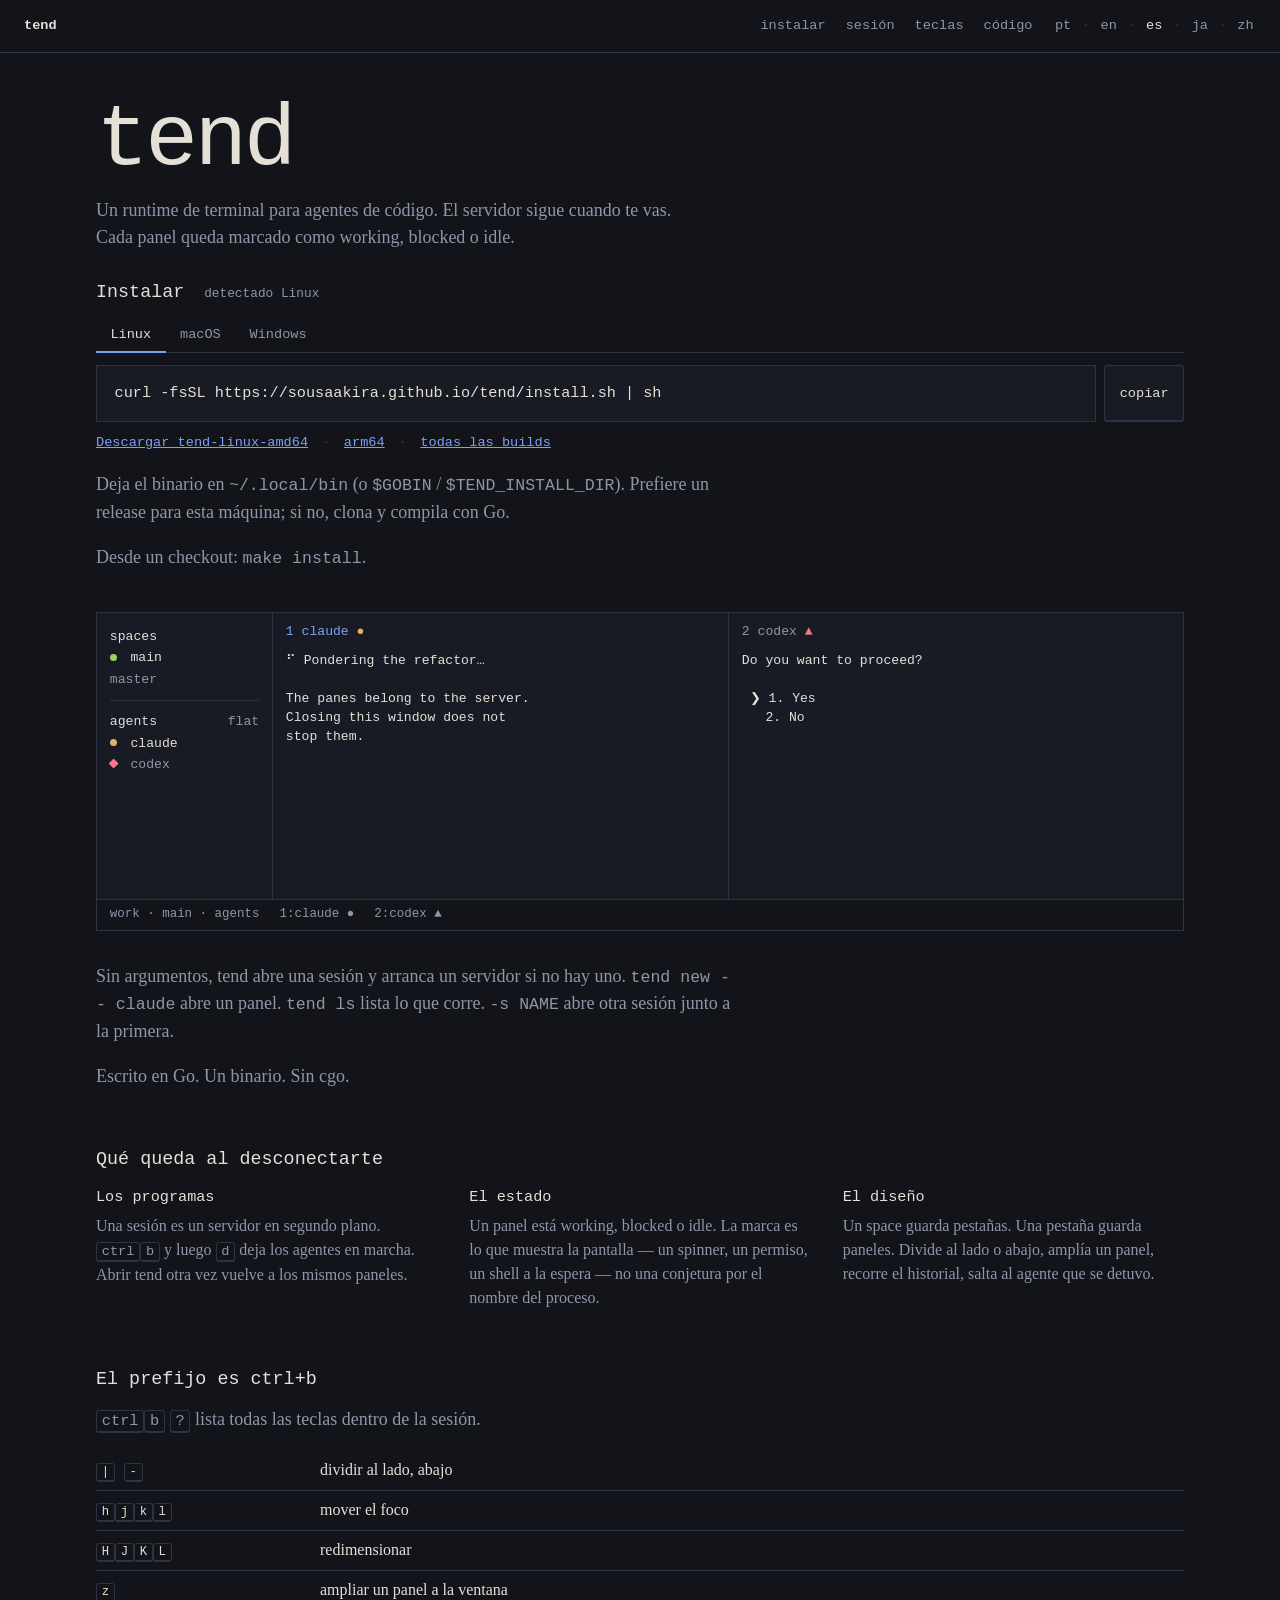
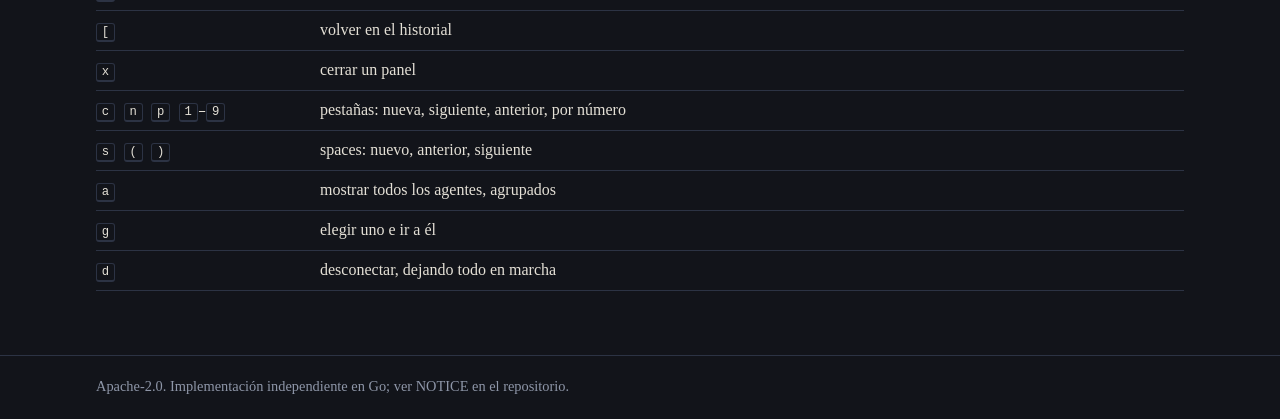
==== es/index.html @ f19bde5d "docs: put install first, pick language and OS, add Mandarin The download sat below the fold. The pag" ====
<!DOCTYPE html>
<html lang="es" data-locale="es">
<head>
  <meta charset="utf-8">
  <meta name="viewport" content="width=device-width, initial-scale=1">
  <title>tend — runtime de terminal para agentes de código</title>
  <meta name="description" content="tend mantiene los terminales de los agentes tras desconectarte, y marca cada panel como working, blocked o idle.">
  <link rel="alternate" hreflang="en" href="https://sousaakira.github.io/tend/">
  <link rel="alternate" hreflang="pt-BR" href="https://sousaakira.github.io/tend/pt/">
  <link rel="alternate" hreflang="es" href="https://sousaakira.github.io/tend/es/">
  <link rel="alternate" hreflang="ja" href="https://sousaakira.github.io/tend/ja/">
  <link rel="alternate" hreflang="zh-CN" href="https://sousaakira.github.io/tend/zh/">
  <link rel="alternate" hreflang="zh" href="https://sousaakira.github.io/tend/zh/">
  <link rel="alternate" hreflang="x-default" href="https://sousaakira.github.io/tend/">
  <link rel="stylesheet" href="../site.css">
  <script>(function(){
  if (location.protocol === 'file:') return;
  var KEY = 'tend-lang';
  var ok = {en:1, pt:1, es:1, ja:1, zh:1};
  var path = location.pathname;
  var cur = 'en';
  var m = path.match(/\/(pt|es|ja|zh)(?:\/index\.html|\/)?$/);
  if (m) cur = m[1];
  var stored = null;
  try { stored = localStorage.getItem(KEY); } catch (e) {}
  function fromBrowser() {
    var list = navigator.languages || [navigator.language || navigator.userLanguage || ''];
    for (var i = 0; i < list.length; i++) {
      var c = String(list[i] || '').toLowerCase();
      if (c.indexOf('pt') === 0) return 'pt';
      if (c.indexOf('es') === 0) return 'es';
      if (c.indexOf('ja') === 0) return 'ja';
      if (c.indexOf('zh') === 0) return 'zh';
    }
    return 'en';
  }
  var want = (stored && ok[stored]) ? stored : fromBrowser();
  if (want !== cur && (stored || cur === 'en')) {
    var root = path.replace(/index\.html$/, '');
    root = root.replace(/\/(pt|es|ja|zh)\/?$/, '/');
    if (root.slice(-1) !== '/') root += '/';
    location.replace(want === 'en' ? root : root + want + '/');
    return;
  }
  if (!stored) {
    try { localStorage.setItem(KEY, cur); } catch (e) {}
  }
})();</script>
</head>
<body>
  <header class="bar">
    <a class="mark" href="#top">tend</a>
    <nav>
      <a href="#install">instalar</a>
      <a href="#session">sesión</a>
      <a href="#keys">teclas</a>
      <a href="https://github.com/sousaakira/tend">código</a>
      <span class="langs"><a href="../pt/" data-lang="pt">pt</a> · <a href="../" data-lang="en">en</a> · <a href="./" data-lang="es" aria-current="page">es</a> · <a href="../ja/" data-lang="ja">ja</a> · <a href="../zh/" data-lang="zh">zh</a></span>
    </nav>
  </header>

  <main id="top">
    <section class="lead">
      <h1>tend</h1>
      <p class="deck">Un runtime de terminal para agentes de código. El servidor sigue cuando te vas. Cada panel queda marcado como working, blocked o idle.</p>
    </section>

    <section id="install"
      data-copy="copiar"
      data-copied="copiado"
      data-detected-linux="detectado Linux"
      data-detected-macos="detectado macOS"
      data-detected-windows="detectado Windows"
      data-download="Descargar">
      <h2>Instalar <span class="os-detected" id="os-detected" hidden></span></h2>
      <div class="os-tabs" role="tablist" aria-label="Sistema operativo">
        <button type="button" role="tab" id="tab-linux" data-os="linux" aria-selected="true" aria-controls="panel-unix">Linux</button>
        <button type="button" role="tab" id="tab-darwin" data-os="darwin" aria-selected="false" aria-controls="panel-unix">macOS</button>
        <button type="button" role="tab" id="tab-windows" data-os="windows" aria-selected="false" aria-controls="panel-windows">Windows</button>
      </div>
      <div id="panel-unix" class="install-panel" role="tabpanel" data-panel="unix">
        <div class="cmd-wrap">
          <pre class="cmd" id="install-cmd">curl -fsSL https://sousaakira.github.io/tend/install.sh | sh</pre>
          <button type="button" class="copy" data-copy="curl -fsSL https://sousaakira.github.io/tend/install.sh | sh" data-label="copiar" data-done="copiado">copiar</button>
        </div>
        <p class="install-dl">
          <a id="bin-link" href="https://github.com/sousaakira/tend/releases/latest/download/tend-linux-amd64">Descargar tend-linux-amd64</a>
          <span class="sep">·</span>
          <a id="bin-alt" href="https://github.com/sousaakira/tend/releases/latest/download/tend-linux-arm64">arm64</a>
          <span class="sep">·</span>
          <a href="https://github.com/sousaakira/tend/releases/latest">todas las builds</a>
        </p>
        <p>Deja el binario en <code>~/.local/bin</code> (o <code>$GOBIN</code> / <code>$TEND_INSTALL_DIR</code>). Prefiere un release para esta máquina; si no, clona y compila con Go.</p>
        <p class="note">Desde un checkout: <code>make install</code>.</p>
      </div>
      <div id="panel-windows" class="install-panel" role="tabpanel" data-panel="windows" hidden>
        <p>tend es solo Linux y macOS. No hay binario para Windows.</p>
        <p>En Windows, ejecuta el instalador Linux en WSL, o clona y <code>make install</code> en una máquina Unix.</p>
      </div>
    </section>

    <section id="session" class="stage" aria-label="Una sesión de tend">
      <div class="frame">
        <aside class="side">
          <p class="side-h">spaces</p>
          <p class="row on"><span class="dot"></span> main</p>
          <p class="row dim">master</p>
          <p class="rule" aria-hidden="true"></p>
          <p class="side-h">agents <span>flat</span></p>
          <p class="row on"><span class="dot work"></span> claude</p>
          <p class="row"><span class="dot block"></span> codex</p>
        </aside>
        <div class="panes">
          <article class="pane focus">
            <header><span class="id">1</span> claude <span class="st work" title="working">●</span></header>
            <pre>⠋ Pondering the refactor…

The panes belong to the server.
Closing this window does not
stop them.</pre>
          </article>
          <article class="pane">
            <header><span class="id">2</span> codex <span class="st block" title="blocked">▲</span></header>
            <pre>Do you want to proceed?

 ❯ 1. Yes
   2. No</pre>
          </article>
        </div>
      </div>
      <p class="status"><span>work · main · agents</span><span>1:claude ●</span><span>2:codex ▲</span></p>
    </section>

    <section class="usage">
      <p>Sin argumentos, tend abre una sesión y arranca un servidor si no hay uno. <code>tend new -- claude</code> abre un panel. <code>tend ls</code> lista lo que corre. <code>-s NAME</code> abre otra sesión junto a la primera.</p>
      <p>Escrito en Go. Un binario. Sin cgo.</p>
    </section>

    <section class="facts">
      <h2>Qué queda al desconectarte</h2>
      <dl>
        <div>
          <dt>Los programas</dt>
          <dd>Una sesión es un servidor en segundo plano. <kbd>ctrl</kbd><kbd>b</kbd> y luego <kbd>d</kbd> deja los agentes en marcha. Abrir tend otra vez vuelve a los mismos paneles.</dd>
        </div>
        <div>
          <dt>El estado</dt>
          <dd>Un panel está working, blocked o idle. La marca es lo que muestra la pantalla — un spinner, un permiso, un shell a la espera — no una conjetura por el nombre del proceso.</dd>
        </div>
        <div>
          <dt>El diseño</dt>
          <dd>Un space guarda pestañas. Una pestaña guarda paneles. Divide al lado o abajo, amplía un panel, recorre el historial, salta al agente que se detuvo.</dd>
        </div>
      </dl>
    </section>

    <section id="keys">
      <h2>El prefijo es ctrl+b</h2>
      <p class="note"><kbd>ctrl</kbd><kbd>b</kbd> <kbd>?</kbd> lista todas las teclas dentro de la sesión.</p>
      <table>
        <tbody>
          <tr><th><kbd>|</kbd> <kbd>-</kbd></th><td>dividir al lado, abajo</td></tr>
          <tr><th><kbd>h</kbd><kbd>j</kbd><kbd>k</kbd><kbd>l</kbd></th><td>mover el foco</td></tr>
          <tr><th><kbd>H</kbd><kbd>J</kbd><kbd>K</kbd><kbd>L</kbd></th><td>redimensionar</td></tr>
          <tr><th><kbd>z</kbd></th><td>ampliar un panel a la ventana</td></tr>
          <tr><th><kbd>[</kbd></th><td>volver en el historial</td></tr>
          <tr><th><kbd>x</kbd></th><td>cerrar un panel</td></tr>
          <tr><th><kbd>c</kbd> <kbd>n</kbd> <kbd>p</kbd> <kbd>1</kbd>–<kbd>9</kbd></th><td>pestañas: nueva, siguiente, anterior, por número</td></tr>
          <tr><th><kbd>s</kbd> <kbd>(</kbd> <kbd>)</kbd></th><td>spaces: nuevo, anterior, siguiente</td></tr>
          <tr><th><kbd>a</kbd></th><td>mostrar todos los agentes, agrupados</td></tr>
          <tr><th><kbd>g</kbd></th><td>elegir uno e ir a él</td></tr>
          <tr><th><kbd>d</kbd></th><td>desconectar, dejando todo en marcha</td></tr>
        </tbody>
      </table>
    </section>
  </main>

  <footer>
    <p>Apache-2.0. Implementación independiente en Go; ver NOTICE en el repositorio.</p>
  </footer>
  <script src="../site.js" defer></script>
</body>
</html>
---- site.css ----
:root {
  --bg: #12141a;
  --ink: #e4e0d6;
  --muted: #8e96a8;
  --line: #2c3344;
  --frame: #181b24;
  --blue: #7aa2f7;
  --work: #e0af68;
  --block: #f7768e;
  --idle: #9ece6a;
  --sans: "Iowan Old Style", Palatino, "Palatino Linotype", Georgia, serif;
  --mono: "IBM Plex Mono", "Cascadia Code", "SF Mono", ui-monospace, Menlo, Consolas, monospace;
}

* { box-sizing: border-box; }

html { scroll-behavior: smooth; }

body {
  margin: 0;
  background: var(--bg);
  color: var(--ink);
  font-family: var(--sans);
  font-size: 1.125rem;
  line-height: 1.5;
}

a { color: var(--blue); }
a:focus-visible, kbd:focus-visible { outline: 2px solid var(--blue); outline-offset: 3px; }

.bar {
  display: flex;
  justify-content: space-between;
  align-items: baseline;
  gap: 1rem;
  padding: 1rem 1.5rem;
  border-bottom: 1px solid var(--line);
  font-family: var(--mono);
  font-size: 0.85rem;
}

.mark {
  color: var(--ink);
  text-decoration: none;
  font-weight: 600;
}

nav { display: flex; flex-wrap: wrap; gap: 1.25rem; align-items: baseline; }
nav a { color: var(--muted); text-decoration: none; }
nav a:hover { color: var(--ink); }
nav a[aria-current="page"] { color: var(--ink); }

.langs {
  margin-left: auto;
  color: var(--line);
}
.langs a { margin: 0 0.15rem; }

main {
  width: min(68rem, calc(100% - 2.5rem));
  margin: 0 auto;
  padding: 3rem 0 4rem;
}

.lead h1 {
  margin: 0;
  font-family: var(--mono);
  font-size: clamp(3rem, 8vw, 5.5rem);
  font-weight: 500;
  letter-spacing: -0.04em;
  line-height: 0.9;
}

.deck {
  max-width: 36rem;
  margin: 1rem 0 0;
  color: var(--muted);
}

.stage { margin-top: 2.5rem; }

.frame {
  display: grid;
  grid-template-columns: 11rem 1fr;
  min-height: 18rem;
  background: var(--frame);
  border: 1px solid var(--line);
  font-family: var(--mono);
  font-size: 0.82rem;
  line-height: 1.45;
}

.side {
  padding: 0.75rem 0.8rem;
  border-right: 1px solid var(--line);
  color: var(--muted);
}

.side p { margin: 0.15rem 0; }
.side-h { color: var(--ink); }
.side-h span { float: right; color: var(--muted); }
.row.on { color: var(--ink); }
.dot {
  display: inline-block;
  width: 0.45rem;
  height: 0.45rem;
  margin-right: 0.35rem;
  border-radius: 50%;
  background: var(--idle);
  vertical-align: 0.05em;
}
.dot.work { background: var(--work); }
.dot.block { background: var(--block); border-radius: 1px; transform: rotate(45deg); }
.rule { height: 1px; margin: 0.7rem 0 !important; background: var(--line); }

.panes {
  display: grid;
  grid-template-columns: 1fr 1fr;
}

.pane { padding: 0.6rem 0.8rem 1rem; }
.pane + .pane { border-left: 1px solid var(--line); }
.pane header { color: var(--muted); margin-bottom: 0.6rem; }
.pane.focus header { color: var(--blue); }
.pane pre {
  margin: 0;
  white-space: pre-wrap;
  font-family: inherit;
  color: var(--ink);
}
.st.work { color: var(--work); }
.st.block { color: var(--block); }

.status {
  display: flex;
  gap: 1.25rem;
  margin: 0;
  padding: 0.35rem 0.8rem;
  border: 1px solid var(--line);
  border-top: 0;
  font-family: var(--mono);
  font-size: 0.78rem;
  color: var(--muted);
}

h2 {
  margin: 3.5rem 0 0.75rem;
  font-family: var(--mono);
  font-size: 1.15rem;
  font-weight: 500;
}

.lead + #install h2 { margin-top: 0; }
#install { margin-top: 1.75rem; }

.os-detected {
  color: var(--muted);
  font-weight: 400;
  font-size: 0.8rem;
  margin-left: 0.55rem;
}

.os-tabs {
  display: flex;
  flex-wrap: wrap;
  gap: 0;
  margin: 0 0 0.75rem;
  border-bottom: 1px solid var(--line);
  font-family: var(--mono);
  font-size: 0.85rem;
}

.os-tabs button {
  appearance: none;
  background: none;
  border: 0;
  border-bottom: 2px solid transparent;
  color: var(--muted);
  cursor: pointer;
  font: inherit;
  margin-bottom: -1px;
  padding: 0.4rem 0.9rem;
}

.os-tabs button:hover { color: var(--ink); }
.os-tabs button[aria-selected="true"] {
  color: var(--ink);
  border-bottom-color: var(--blue);
}
.os-tabs button:focus-visible { outline: 2px solid var(--blue); outline-offset: 3px; }

.install-dl {
  margin: 0.65rem 0 0;
  font-family: var(--mono);
  font-size: 0.85rem;
}

.install-dl .sep {
  margin: 0 0.35rem;
  color: var(--line);
}

.facts dl {
  display: grid;
  grid-template-columns: repeat(3, 1fr);
  gap: 1.5rem 2rem;
  margin: 0;
}

.facts dt {
  font-family: var(--mono);
  font-size: 0.95rem;
}

.facts dd {
  margin: 0.35rem 0 0;
  color: var(--muted);
  font-size: 1rem;
}

.note { color: var(--muted); margin-top: 0; }

table { width: 100%; border-collapse: collapse; font-size: 1rem; }
th, td { text-align: left; padding: 0.45rem 0; border-bottom: 1px solid var(--line); vertical-align: baseline; }
th { font-weight: 400; width: 14rem; font-family: var(--mono); font-size: 0.9rem; }

kbd {
  font-family: var(--mono);
  font-size: 0.85em;
  padding: 0.05rem 0.3rem;
  border: 1px solid var(--line);
  border-bottom-width: 2px;
  border-radius: 3px;
}

.cmd-wrap {
  display: grid;
  grid-template-columns: 1fr auto;
  gap: 0.5rem;
  align-items: stretch;
}

.cmd {
  margin: 0;
  padding: 1rem 1.1rem;
  background: var(--frame);
  border: 1px solid var(--line);
  font-family: var(--mono);
  font-size: 0.95rem;
  overflow-x: auto;
}

.cmd span { color: var(--muted); }

.copy {
  font-family: var(--mono);
  font-size: 0.85rem;
  color: var(--ink);
  background: var(--frame);
  border: 1px solid var(--line);
  border-bottom-width: 2px;
  border-radius: 3px;
  padding: 0 0.9rem;
  cursor: pointer;
  white-space: nowrap;
}

.copy:hover { border-color: var(--blue); color: var(--blue); }
.copy:focus-visible { outline: 2px solid var(--blue); outline-offset: 3px; }
.copy.is-done { color: var(--idle); border-color: var(--idle); }

code { font-family: var(--mono); font-size: 0.92em; }

#install p { max-width: 40rem; color: var(--muted); }

.usage {
  max-width: 40rem;
  margin-top: 2rem;
  color: var(--muted);
}

footer {
  border-top: 1px solid var(--line);
  padding: 1.25rem 1.5rem 2rem;
  color: var(--muted);
  font-size: 0.9rem;
}

footer p { width: min(68rem, 100%); margin: 0 auto; }

@media (max-width: 800px) {
  .frame { grid-template-columns: 1fr; }
  .side { border-right: 0; border-bottom: 1px solid var(--line); }
  .panes { grid-template-columns: 1fr; }
  .pane + .pane { border-left: 0; border-top: 1px solid var(--line); }
  .facts dl { grid-template-columns: 1fr; }
  nav { gap: 0.8rem; }
  .langs { margin-left: 0; width: 100%; }
  .cmd-wrap { grid-template-columns: 1fr; }
  .copy { padding: 0.55rem 0.9rem; }
  th { width: auto; display: block; border: 0; padding-bottom: 0; }
  td { display: block; padding-top: 0.15rem; }
}

@media (prefers-reduced-motion: reduce) {
  html { scroll-behavior: auto; }
}
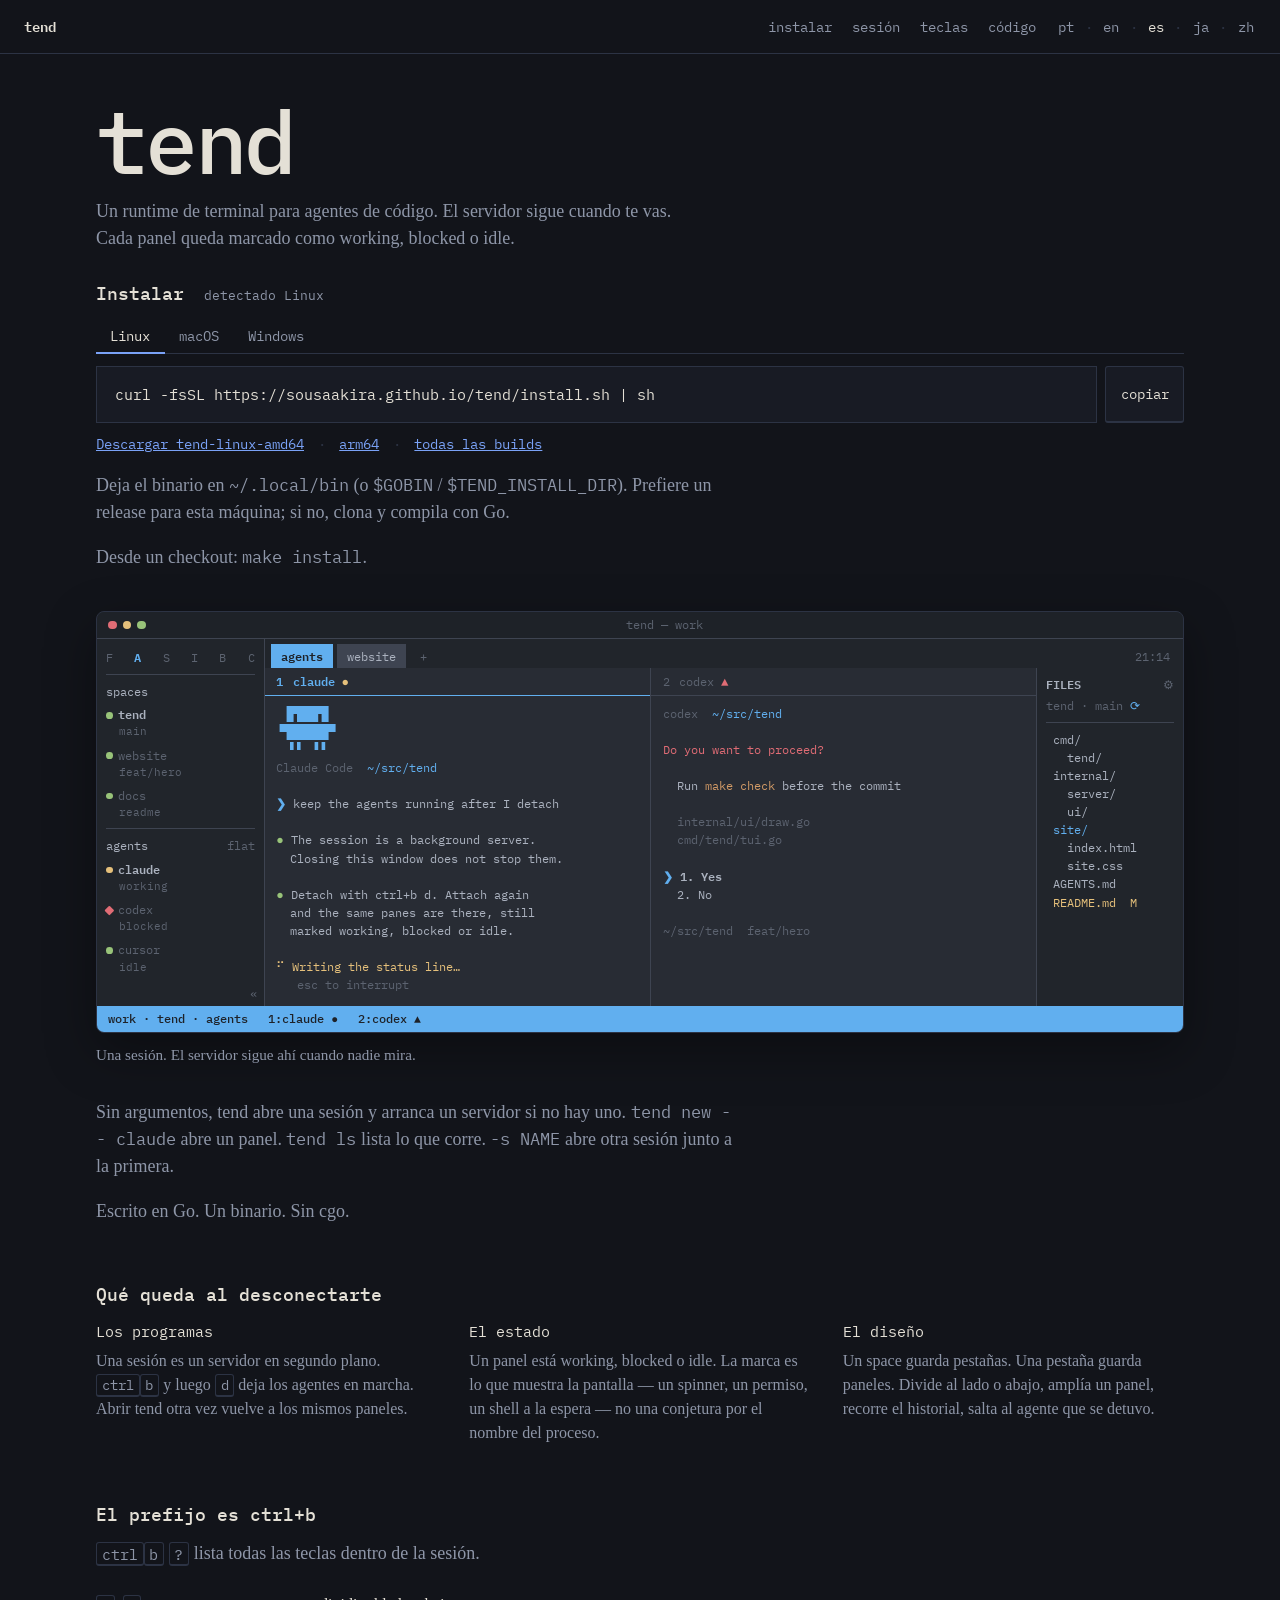
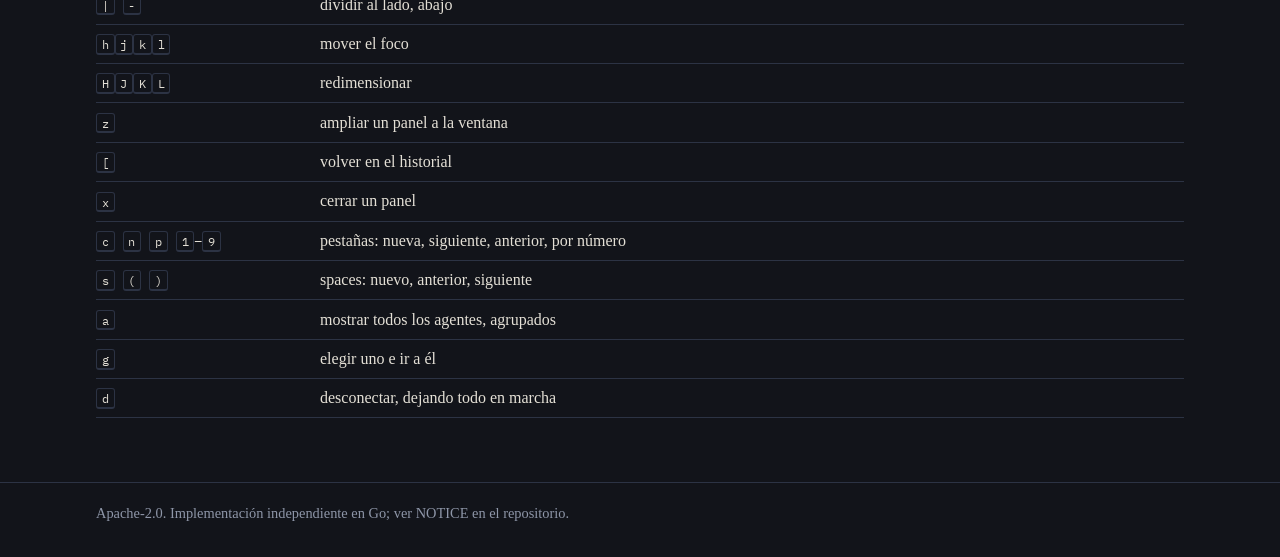
==== commit fe803077: "docs: a session mock that looks like tend's chrome The old two-pane sketch read as empty. This draws" ====
--- a/es/index.html
+++ b/es/index.html
@@ -5,6 +5,10 @@
   <meta name="viewport" content="width=device-width, initial-scale=1">
   <title>tend — runtime de terminal para agentes de código</title>
   <meta name="description" content="tend mantiene los terminales de los agentes tras desconectarte, y marca cada panel como working, blocked o idle.">
+  <meta property="og:title" content="tend — runtime de terminal para agentes de código">
+  <meta property="og:description" content="tend mantiene los terminales de los agentes tras desconectarte, y marca cada panel como working, blocked o idle.">
+  <meta property="og:image" content="https://sousaakira.github.io/tend/session.png">
+  <meta name="twitter:card" content="summary_large_image">
   <link rel="alternate" hreflang="en" href="https://sousaakira.github.io/tend/">
   <link rel="alternate" hreflang="pt-BR" href="https://sousaakira.github.io/tend/pt/">
   <link rel="alternate" hreflang="es" href="https://sousaakira.github.io/tend/es/">
@@ -13,16 +17,63 @@
   <link rel="alternate" hreflang="zh" href="https://sousaakira.github.io/tend/zh/">
   <link rel="alternate" hreflang="x-default" href="https://sousaakira.github.io/tend/">
   <link rel="stylesheet" href="../site.css">
+  <link rel="preconnect" href="https://fonts.googleapis.com">
+  <link rel="preconnect" href="https://fonts.gstatic.com" crossorigin>
+  <link href="https://fonts.googleapis.com/css2?family=IBM+Plex+Mono:wght@400;500;600&amp;display=swap" rel="stylesheet">
   <script>(function(){
   if (location.protocol === 'file:') return;
   var KEY = 'tend-lang';
   var ok = {en:1, pt:1, es:1, ja:1, zh:1};
+
+  function siteRoot() {
+    var p = location.pathname.replace(/index\.html$/, '');
+    p = p.replace(/\/(pt|es|ja|zh)\/?$/, '/');
+    if (p.slice(-1) !== '/') p += '/';
+    return p;
+  }
+
+  function save(lang) {
+    if (!ok[lang]) return;
+    try { localStorage.setItem(KEY, lang); } catch (e) {}
+    try {
+      document.cookie = KEY + '=' + lang + '; path=' + siteRoot() + '; max-age=31536000; SameSite=Lax';
+    } catch (e) {}
+  }
+
+  function read() {
+    try {
+      var v = localStorage.getItem(KEY);
+      if (v && ok[v]) return v;
+    } catch (e) {}
+    try {
+      var parts = document.cookie.split(';');
+      for (var i = 0; i < parts.length; i++) {
+        var s = parts[i].replace(/^\s+/, '').split('=');
+        if (s[0] === KEY && ok[s[1]]) return s[1];
+      }
+    } catch (e) {}
+    return null;
+  }
+
+  document.addEventListener('click', function (ev) {
+    var el = ev.target;
+    while (el && el !== document) {
+      if (el.getAttribute && el.getAttribute('data-lang') && el.className !== undefined) {
+        var wrap = el.parentNode;
+        if (wrap && wrap.className && (' ' + wrap.className + ' ').indexOf(' langs ') !== -1) {
+          save(el.getAttribute('data-lang'));
+          return;
+        }
+      }
+      el = el.parentNode;
+    }
+  }, true);
+
   var path = location.pathname;
   var cur = 'en';
   var m = path.match(/\/(pt|es|ja|zh)(?:\/index\.html|\/)?$/);
   if (m) cur = m[1];
-  var stored = null;
-  try { stored = localStorage.getItem(KEY); } catch (e) {}
+  var stored = read();
   function fromBrowser() {
     var list = navigator.languages || [navigator.language || navigator.userLanguage || ''];
     for (var i = 0; i < list.length; i++) {
@@ -34,16 +85,9 @@
     }
     return 'en';
   }
-  var want = (stored && ok[stored]) ? stored : fromBrowser();
+  var want = stored || fromBrowser();
   if (want !== cur && (stored || cur === 'en')) {
-    var root = path.replace(/index\.html$/, '');
-    root = root.replace(/\/(pt|es|ja|zh)\/?$/, '/');
-    if (root.slice(-1) !== '/') root += '/';
-    location.replace(want === 'en' ? root : root + want + '/');
-    return;
-  }
-  if (!stored) {
-    try { localStorage.setItem(KEY, cur); } catch (e) {}
+    location.replace(want === 'en' ? siteRoot() : siteRoot() + want + '/');
   }
 })();</script>
 </head>
@@ -55,7 +99,7 @@
       <a href="#session">sesión</a>
       <a href="#keys">teclas</a>
       <a href="https://github.com/sousaakira/tend">código</a>
-      <span class="langs"><a href="../pt/" data-lang="pt">pt</a> · <a href="../" data-lang="en">en</a> · <a href="./" data-lang="es" aria-current="page">es</a> · <a href="../ja/" data-lang="ja">ja</a> · <a href="../zh/" data-lang="zh">zh</a></span>
+      <span class="langs"><a href="../pt/" data-lang="pt" onclick="try{localStorage.setItem('tend-lang','pt')}catch(e){}">pt</a> · <a href="../" data-lang="en" onclick="try{localStorage.setItem('tend-lang','en')}catch(e){}">en</a> · <a href="./" data-lang="es" aria-current="page" onclick="try{localStorage.setItem('tend-lang','es')}catch(e){}">es</a> · <a href="../ja/" data-lang="ja" onclick="try{localStorage.setItem('tend-lang','ja')}catch(e){}">ja</a> · <a href="../zh/" data-lang="zh" onclick="try{localStorage.setItem('tend-lang','zh')}catch(e){}">zh</a></span>
     </nav>
   </header>
 
@@ -100,35 +144,91 @@
     </section>
 
     <section id="session" class="stage" aria-label="Una sesión de tend">
-      <div class="frame">
-        <aside class="side">
-          <p class="side-h">spaces</p>
-          <p class="row on"><span class="dot"></span> main</p>
-          <p class="row dim">master</p>
-          <p class="rule" aria-hidden="true"></p>
-          <p class="side-h">agents <span>flat</span></p>
-          <p class="row on"><span class="dot work"></span> claude</p>
-          <p class="row"><span class="dot block"></span> codex</p>
-        </aside>
-        <div class="panes">
-          <article class="pane focus">
-            <header><span class="id">1</span> claude <span class="st work" title="working">●</span></header>
-            <pre>⠋ Pondering the refactor…
-
-The panes belong to the server.
-Closing this window does not
-stop them.</pre>
-          </article>
-          <article class="pane">
-            <header><span class="id">2</span> codex <span class="st block" title="blocked">▲</span></header>
-            <pre>Do you want to proceed?
-
- ❯ 1. Yes
-   2. No</pre>
-          </article>
-        </div>
-      </div>
-      <p class="status"><span>work · main · agents</span><span>1:claude ●</span><span>2:codex ▲</span></p>
+      <div class="term">
+        <div class="term-chrome" aria-hidden="true">
+          <span class="term-dots"><i></i><i></i><i></i></span>
+          <span class="term-title">tend — work</span>
+        </div>
+        <div class="frame">
+          <aside class="side">
+            <p class="tools"><span>F</span><span class="on">A</span><span>S</span><span>I</span><span>B</span><span>C</span></p>
+            <p class="rule" aria-hidden="true"></p>
+            <p class="side-h">spaces</p>
+            <p class="entry on"><span class="name"><span class="dot"></span>tend</span><span class="sub">main</span></p>
+            <p class="entry"><span class="name"><span class="dot idle"></span>website</span><span class="sub">feat/hero</span></p>
+            <p class="entry"><span class="name"><span class="dot idle"></span>docs</span><span class="sub">readme</span></p>
+            <p class="rule" aria-hidden="true"></p>
+            <p class="side-h">agents <span>flat</span></p>
+            <p class="entry on"><span class="name"><span class="dot work"></span>claude</span><span class="sub">working</span></p>
+            <p class="entry"><span class="name"><span class="dot block"></span>codex</span><span class="sub">blocked</span></p>
+            <p class="entry"><span class="name"><span class="dot idle"></span>cursor</span><span class="sub">idle</span></p>
+            <p class="hide" aria-hidden="true">«</p>
+          </aside>
+          <div class="workspace">
+            <div class="tabs" aria-hidden="true">
+              <span class="tab on">agents</span>
+              <span class="tab">website</span>
+              <span class="tab add">+</span>
+              <span class="tabs-right">21:14</span>
+            </div>
+            <div class="panes">
+              <article class="pane focus">
+                <header><span class="id">1</span> claude <span class="st work" title="working">●</span></header>
+                <pre><span class="logo"> ▐▛███▜▌
+▝▜█████▛▘
+  ▘▘ ▝▝</span>
+<span class="dim">Claude Code</span>  <span class="accent">~/src/tend</span>
+
+<span class="prompt">❯</span> keep the agents running after I detach
+
+<span class="ok">●</span> The session is a background server.
+  Closing this window does not stop them.
+
+<span class="ok">●</span> Detach with ctrl+b d. Attach again
+  and the same panes are there, still
+  marked working, blocked or idle.
+
+<span class="spin">⠋</span> <span class="work">Writing the status line…</span>
+<span class="dim">   esc to interrupt</span></pre>
+              </article>
+              <article class="pane">
+                <header><span class="id">2</span> codex <span class="st block" title="blocked">▲</span></header>
+                <pre><span class="dim">codex</span>  <span class="accent">~/src/tend</span>
+
+<span class="block">Do you want to proceed?</span>
+
+  Run <span class="str">make check</span> before the commit
+
+  <span class="dim">internal/ui/draw.go
+  cmd/tend/tui.go</span>
+
+<span class="prompt">❯</span> <span class="pick">1. Yes</span>
+  2. No
+
+<span class="dim">~/src/tend  feat/hero</span></pre>
+              </article>
+              <aside class="files" aria-label="Files panel">
+                <p class="files-h">FILES <span>⚙</span></p>
+                <p class="files-git">tend · main <span>⟳</span></p>
+                <p class="rule" aria-hidden="true"></p>
+                <pre> cmd/
+   tend/
+ internal/
+   server/
+   ui/
+ <span class="accent">site/</span>
+   index.html
+   site.css
+ AGENTS.md
+ <span class="work">README.md  M</span></pre>
+              </aside>
+            </div>
+          </div>
+        </div>
+        <p class="status"><span>work · tend · agents</span><span>1:claude ●</span><span>2:codex ▲</span></p>
+      </div>
+
+      <p class="stage-cap">Una sesión. El servidor sigue ahí cuando nadie mira.</p>
     </section>
 
     <section class="usage">
--- a/site.css
+++ b/site.css
@@ -79,69 +79,222 @@
 
 .stage { margin-top: 2.5rem; }
 
+.term {
+  --term-bg: #282c34;
+  --term-side: #21252b;
+  --term-line: #3e4451;
+  --term-text: #abb2bf;
+  --term-dim: #5c6370;
+  --term-accent: #61afef;
+  --term-work: #e5c07b;
+  --term-block: #e06c75;
+  --term-idle: #98c379;
+  --term-ok: #98c379;
+  --term-str: #d19a66;
+  --term-prompt: #61afef;
+  overflow: hidden;
+  background: var(--term-bg);
+  border: 1px solid var(--line);
+  border-radius: 8px;
+  box-shadow: 0 18px 50px rgba(0, 0, 0, 0.35);
+  font-family: var(--mono);
+  font-size: 0.78rem;
+  line-height: 1.45;
+  color: var(--term-text);
+}
+
+.term-chrome {
+  display: flex;
+  align-items: center;
+  gap: 0.75rem;
+  height: 1.7rem;
+  padding: 0 0.7rem;
+  background: #1e2228;
+  border-bottom: 1px solid var(--term-line);
+}
+
+.term-dots { display: flex; gap: 0.35rem; }
+.term-dots i {
+  display: block;
+  width: 0.55rem;
+  height: 0.55rem;
+  border-radius: 50%;
+  background: #3e4451;
+}
+.term-dots i:nth-child(1) { background: #e06c75; }
+.term-dots i:nth-child(2) { background: #e5c07b; }
+.term-dots i:nth-child(3) { background: #98c379; }
+
+.term-title {
+  flex: 1;
+  text-align: center;
+  color: var(--term-dim);
+  font-size: 0.72rem;
+}
+
 .frame {
   display: grid;
-  grid-template-columns: 11rem 1fr;
-  min-height: 18rem;
-  background: var(--frame);
-  border: 1px solid var(--line);
-  font-family: var(--mono);
-  font-size: 0.82rem;
-  line-height: 1.45;
+  grid-template-columns: 10.5rem 1fr;
+  min-height: 22rem;
 }
 
 .side {
-  padding: 0.75rem 0.8rem;
-  border-right: 1px solid var(--line);
-  color: var(--muted);
-}
-
-.side p { margin: 0.15rem 0; }
-.side-h { color: var(--ink); }
-.side-h span { float: right; color: var(--muted); }
-.row.on { color: var(--ink); }
+  position: relative;
+  padding: 0.45rem 0.55rem 1.4rem;
+  background: var(--term-side);
+  border-right: 1px solid var(--term-line);
+  color: var(--term-dim);
+}
+
+.side p { margin: 0.12rem 0; }
+
+.tools {
+  display: flex;
+  justify-content: space-between;
+  color: var(--term-dim);
+  letter-spacing: 0.04em;
+}
+.tools .on { color: var(--term-accent); font-weight: 600; }
+
+.side-h { color: var(--term-text); }
+.side-h span { float: right; color: var(--term-dim); font-weight: 400; }
+
+.entry { margin: 0.35rem 0 0.15rem !important; }
+.entry .name { display: block; color: var(--term-dim); }
+.entry .sub { display: block; padding-left: 0.85rem; color: var(--term-dim); font-size: 0.92em; }
+.entry.on .name { color: var(--term-text); font-weight: 600; }
+
 .dot {
   display: inline-block;
-  width: 0.45rem;
-  height: 0.45rem;
+  width: 0.42rem;
+  height: 0.42rem;
   margin-right: 0.35rem;
   border-radius: 50%;
-  background: var(--idle);
+  background: var(--term-idle);
   vertical-align: 0.05em;
 }
-.dot.work { background: var(--work); }
-.dot.block { background: var(--block); border-radius: 1px; transform: rotate(45deg); }
-.rule { height: 1px; margin: 0.7rem 0 !important; background: var(--line); }
+.dot.work { background: var(--term-work); }
+.dot.idle { background: var(--term-idle); }
+.dot.block {
+  background: var(--term-block);
+  border-radius: 1px;
+  transform: rotate(45deg);
+}
+
+.rule { height: 1px; margin: 0.45rem 0 !important; background: var(--term-line); }
+
+.hide {
+  position: absolute;
+  right: 0.45rem;
+  bottom: 0.25rem;
+  margin: 0 !important;
+  color: var(--term-dim);
+}
+
+.workspace { display: flex; flex-direction: column; min-width: 0; }
+
+.tabs {
+  display: flex;
+  align-items: stretch;
+  gap: 0.2rem;
+  padding: 0.3rem 0.35rem 0;
+  background: var(--term-side);
+  color: var(--term-dim);
+}
+
+.tab {
+  padding: 0.18rem 0.65rem;
+  background: #3e4451;
+  color: var(--term-text);
+}
+.tab.on {
+  background: var(--term-accent);
+  color: #1e2228;
+  font-weight: 600;
+}
+.tab.add { background: transparent; color: var(--term-dim); }
+.tabs-right {
+  margin-left: auto;
+  padding: 0.18rem 0.45rem;
+  color: var(--term-dim);
+}
 
 .panes {
   display: grid;
-  grid-template-columns: 1fr 1fr;
-}
-
-.pane { padding: 0.6rem 0.8rem 1rem; }
-.pane + .pane { border-left: 1px solid var(--line); }
-.pane header { color: var(--muted); margin-bottom: 0.6rem; }
-.pane.focus header { color: var(--blue); }
-.pane pre {
+  grid-template-columns: 1fr 1fr 9.2rem;
+  flex: 1;
+}
+
+.pane { padding: 0 0 0.8rem; min-width: 0; }
+.pane + .pane { border-left: 1px solid var(--term-line); }
+.pane header {
+  margin: 0 0 0.5rem;
+  padding: 0.28rem 0.7rem;
+  border-bottom: 1px solid var(--term-line);
+  color: var(--term-dim);
+  white-space: nowrap;
+  overflow: hidden;
+}
+.pane.focus header {
+  color: var(--term-accent);
+  font-weight: 600;
+  border-bottom-color: var(--term-accent);
+}
+.pane pre { padding: 0 0.7rem; }
+.pane .id { margin-right: 0.15rem; }
+.pane pre, .files pre {
   margin: 0;
   white-space: pre-wrap;
   font-family: inherit;
-  color: var(--ink);
-}
-.st.work { color: var(--work); }
-.st.block { color: var(--block); }
+  color: var(--term-text);
+}
+
+.files {
+  padding: 0.45rem 0.55rem 0.8rem;
+  border-left: 1px solid var(--term-line);
+  background: var(--term-side);
+  color: var(--term-dim);
+}
+.files-h {
+  margin: 0 0 0.2rem;
+  color: var(--term-text);
+  font-weight: 600;
+}
+.files-h span { float: right; color: var(--term-dim); font-weight: 400; }
+.files-git { margin: 0 0 0.2rem; color: var(--term-dim); }
+.files-git span { color: var(--term-accent); }
+.files .on { color: var(--term-accent); }
+
+.term .st.work, .term .work, .term .spin { color: var(--term-work); }
+.term .st.block, .term .block { color: var(--term-block); }
+.term .ok { color: var(--term-ok); }
+.term .accent { color: var(--term-accent); }
+.term .prompt { color: var(--term-prompt); font-weight: 600; }
+.term .pick { color: var(--term-text); font-weight: 600; }
+.term .str { color: var(--term-str); }
+.term .dim { color: var(--term-dim); }
+.term .logo { color: var(--term-accent); }
 
 .status {
   display: flex;
   gap: 1.25rem;
   margin: 0;
-  padding: 0.35rem 0.8rem;
-  border: 1px solid var(--line);
-  border-top: 0;
-  font-family: var(--mono);
-  font-size: 0.78rem;
-  color: var(--muted);
-}
+  padding: 0.28rem 0.7rem;
+  background: var(--term-accent);
+  color: #1e2228;
+  font-family: var(--mono);
+  font-size: 0.72rem;
+  font-weight: 500;
+}
+
+.stage-cap {
+  margin: 0.7rem 0 0;
+  color: var(--muted);
+  font-size: 0.95rem;
+}
+
+@keyframes tend-pulse { 50% { opacity: 0.4; } }
+.st.work, .spin { animation: tend-pulse 1.2s ease-in-out infinite; }
 
 h2 {
   margin: 3.5rem 0 0.75rem;
@@ -288,11 +441,16 @@
 
 footer p { width: min(68rem, 100%); margin: 0 auto; }
 
+@media (max-width: 900px) {
+  .panes { grid-template-columns: 1fr 1fr; }
+  .files { display: none; }
+}
+
 @media (max-width: 800px) {
   .frame { grid-template-columns: 1fr; }
-  .side { border-right: 0; border-bottom: 1px solid var(--line); }
+  .side { border-right: 0; border-bottom: 1px solid var(--term-line); }
   .panes { grid-template-columns: 1fr; }
-  .pane + .pane { border-left: 0; border-top: 1px solid var(--line); }
+  .pane + .pane { border-left: 0; border-top: 1px solid var(--term-line); }
   .facts dl { grid-template-columns: 1fr; }
   nav { gap: 0.8rem; }
   .langs { margin-left: 0; width: 100%; }
@@ -304,4 +462,5 @@
 
 @media (prefers-reduced-motion: reduce) {
   html { scroll-behavior: auto; }
-}
+  .st.work, .spin { animation: none; }
+}
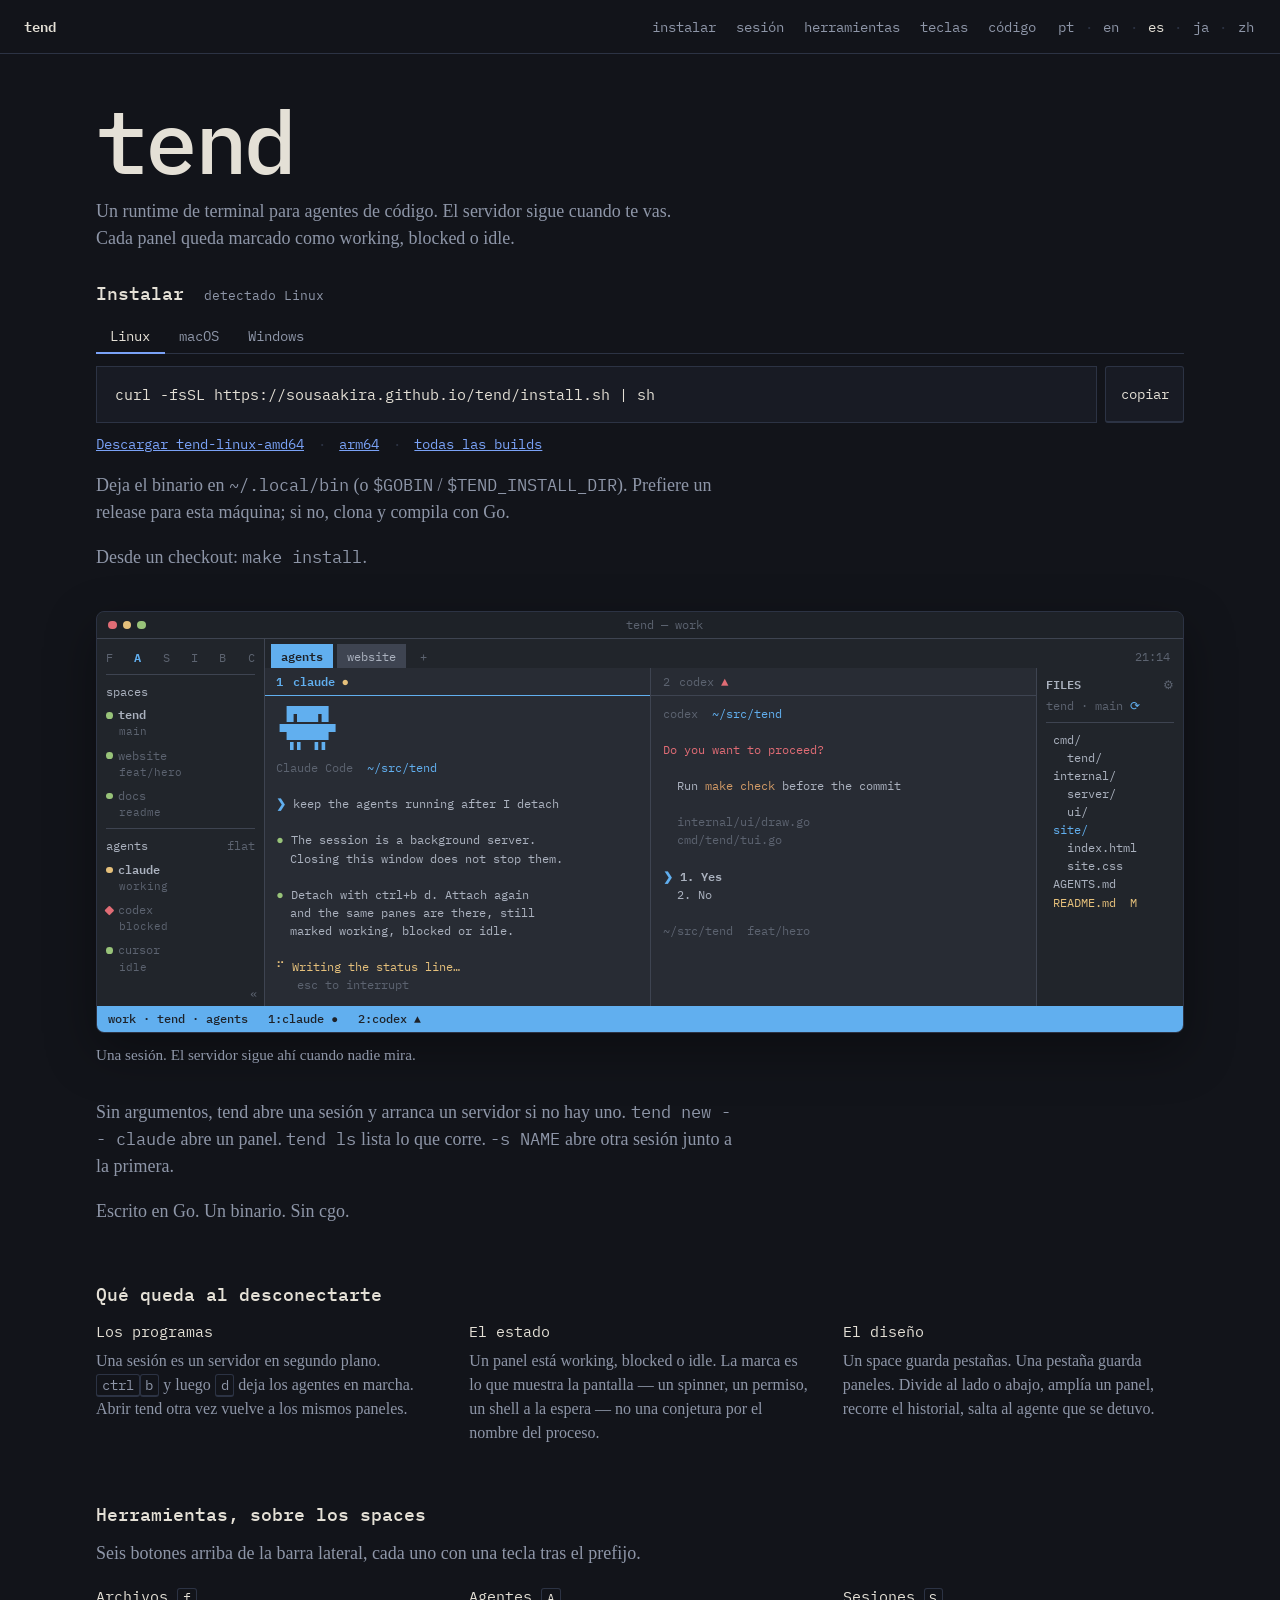
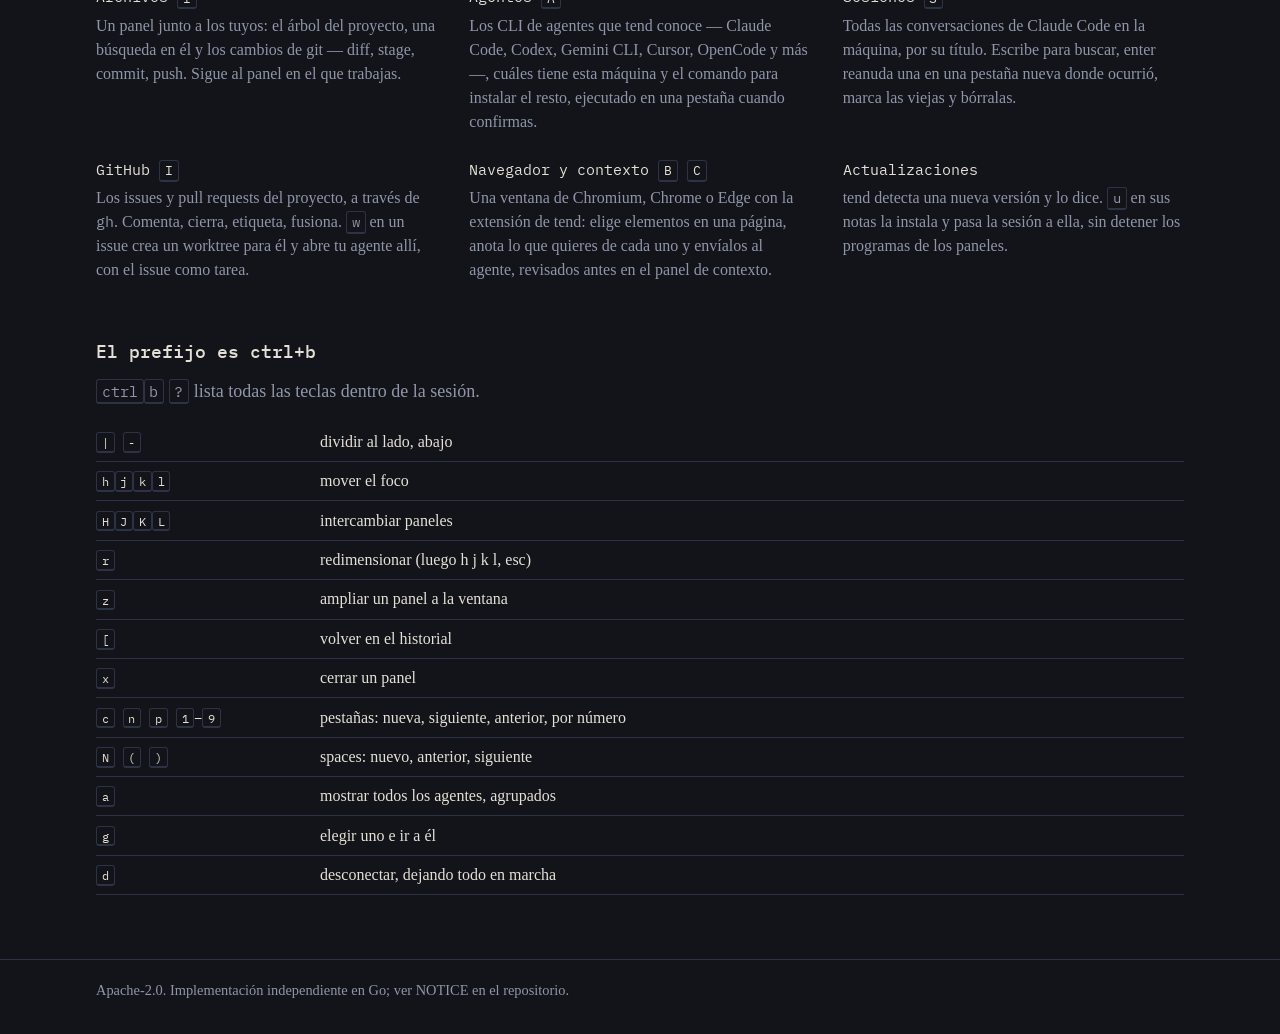
==== commit d8729402: "docs(site): the sidebar's tools, and the keys as they are Co-Authored-By: Claude Opus 5.5 (1M contex" ====
--- a/es/index.html
+++ b/es/index.html
@@ -97,6 +97,7 @@
     <nav>
       <a href="#install">instalar</a>
       <a href="#session">sesión</a>
+      <a href="#tools">herramientas</a>
       <a href="#keys">teclas</a>
       <a href="https://github.com/sousaakira/tend">código</a>
       <span class="langs"><a href="../pt/" data-lang="pt" onclick="try{localStorage.setItem('tend-lang','pt')}catch(e){}">pt</a> · <a href="../" data-lang="en" onclick="try{localStorage.setItem('tend-lang','en')}catch(e){}">en</a> · <a href="./" data-lang="es" aria-current="page" onclick="try{localStorage.setItem('tend-lang','es')}catch(e){}">es</a> · <a href="../ja/" data-lang="ja" onclick="try{localStorage.setItem('tend-lang','ja')}catch(e){}">ja</a> · <a href="../zh/" data-lang="zh" onclick="try{localStorage.setItem('tend-lang','zh')}catch(e){}">zh</a></span>
@@ -254,6 +255,37 @@
       </dl>
     </section>
 
+    <section id="tools" class="facts">
+      <h2>Herramientas, sobre los spaces</h2>
+      <p class="note">Seis botones arriba de la barra lateral, cada uno con una tecla tras el prefijo.</p>
+      <dl>
+        <div>
+          <dt>Archivos <kbd>f</kbd></dt>
+          <dd>Un panel junto a los tuyos: el árbol del proyecto, una búsqueda en él y los cambios de git — diff, stage, commit, push. Sigue al panel en el que trabajas.</dd>
+        </div>
+        <div>
+          <dt>Agentes <kbd>A</kbd></dt>
+          <dd>Los CLI de agentes que tend conoce — Claude Code, Codex, Gemini CLI, Cursor, OpenCode y más —, cuáles tiene esta máquina y el comando para instalar el resto, ejecutado en una pestaña cuando confirmas.</dd>
+        </div>
+        <div>
+          <dt>Sesiones <kbd>S</kbd></dt>
+          <dd>Todas las conversaciones de Claude Code en la máquina, por su título. Escribe para buscar, enter reanuda una en una pestaña nueva donde ocurrió, marca las viejas y bórralas.</dd>
+        </div>
+        <div>
+          <dt>GitHub <kbd>I</kbd></dt>
+          <dd>Los issues y pull requests del proyecto, a través de <code>gh</code>. Comenta, cierra, etiqueta, fusiona. <kbd>w</kbd> en un issue crea un worktree para él y abre tu agente allí, con el issue como tarea.</dd>
+        </div>
+        <div>
+          <dt>Navegador y contexto <kbd>B</kbd> <kbd>C</kbd></dt>
+          <dd>Una ventana de Chromium, Chrome o Edge con la extensión de tend: elige elementos en una página, anota lo que quieres de cada uno y envíalos al agente, revisados antes en el panel de contexto.</dd>
+        </div>
+        <div>
+          <dt>Actualizaciones</dt>
+          <dd>tend detecta una nueva versión y lo dice. <kbd>u</kbd> en sus notas la instala y pasa la sesión a ella, sin detener los programas de los paneles.</dd>
+        </div>
+      </dl>
+    </section>
+
     <section id="keys">
       <h2>El prefijo es ctrl+b</h2>
       <p class="note"><kbd>ctrl</kbd><kbd>b</kbd> <kbd>?</kbd> lista todas las teclas dentro de la sesión.</p>
@@ -261,12 +293,13 @@
         <tbody>
           <tr><th><kbd>|</kbd> <kbd>-</kbd></th><td>dividir al lado, abajo</td></tr>
           <tr><th><kbd>h</kbd><kbd>j</kbd><kbd>k</kbd><kbd>l</kbd></th><td>mover el foco</td></tr>
-          <tr><th><kbd>H</kbd><kbd>J</kbd><kbd>K</kbd><kbd>L</kbd></th><td>redimensionar</td></tr>
+          <tr><th><kbd>H</kbd><kbd>J</kbd><kbd>K</kbd><kbd>L</kbd></th><td>intercambiar paneles</td></tr>
+          <tr><th><kbd>r</kbd></th><td>redimensionar (luego h j k l, esc)</td></tr>
           <tr><th><kbd>z</kbd></th><td>ampliar un panel a la ventana</td></tr>
           <tr><th><kbd>[</kbd></th><td>volver en el historial</td></tr>
           <tr><th><kbd>x</kbd></th><td>cerrar un panel</td></tr>
           <tr><th><kbd>c</kbd> <kbd>n</kbd> <kbd>p</kbd> <kbd>1</kbd>–<kbd>9</kbd></th><td>pestañas: nueva, siguiente, anterior, por número</td></tr>
-          <tr><th><kbd>s</kbd> <kbd>(</kbd> <kbd>)</kbd></th><td>spaces: nuevo, anterior, siguiente</td></tr>
+          <tr><th><kbd>N</kbd> <kbd>(</kbd> <kbd>)</kbd></th><td>spaces: nuevo, anterior, siguiente</td></tr>
           <tr><th><kbd>a</kbd></th><td>mostrar todos los agentes, agrupados</td></tr>
           <tr><th><kbd>g</kbd></th><td>elegir uno e ir a él</td></tr>
           <tr><th><kbd>d</kbd></th><td>desconectar, dejando todo en marcha</td></tr>
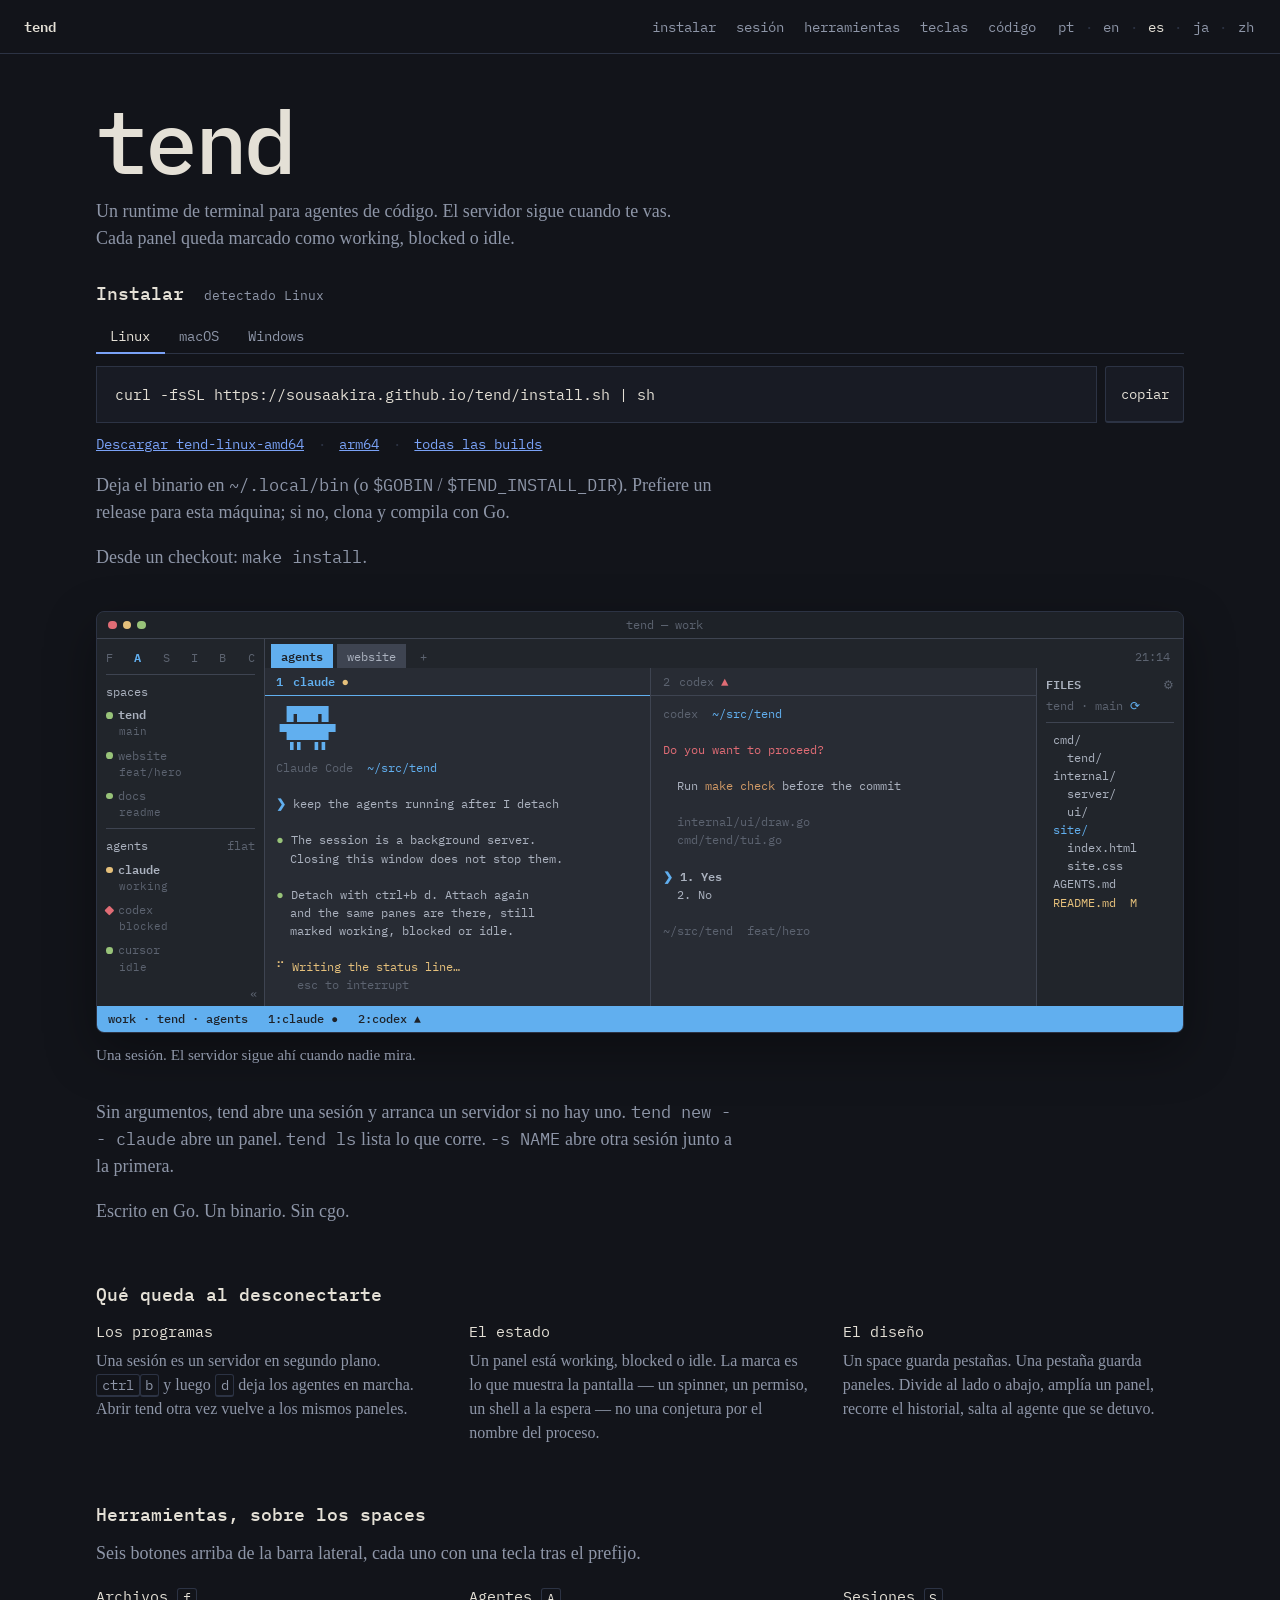
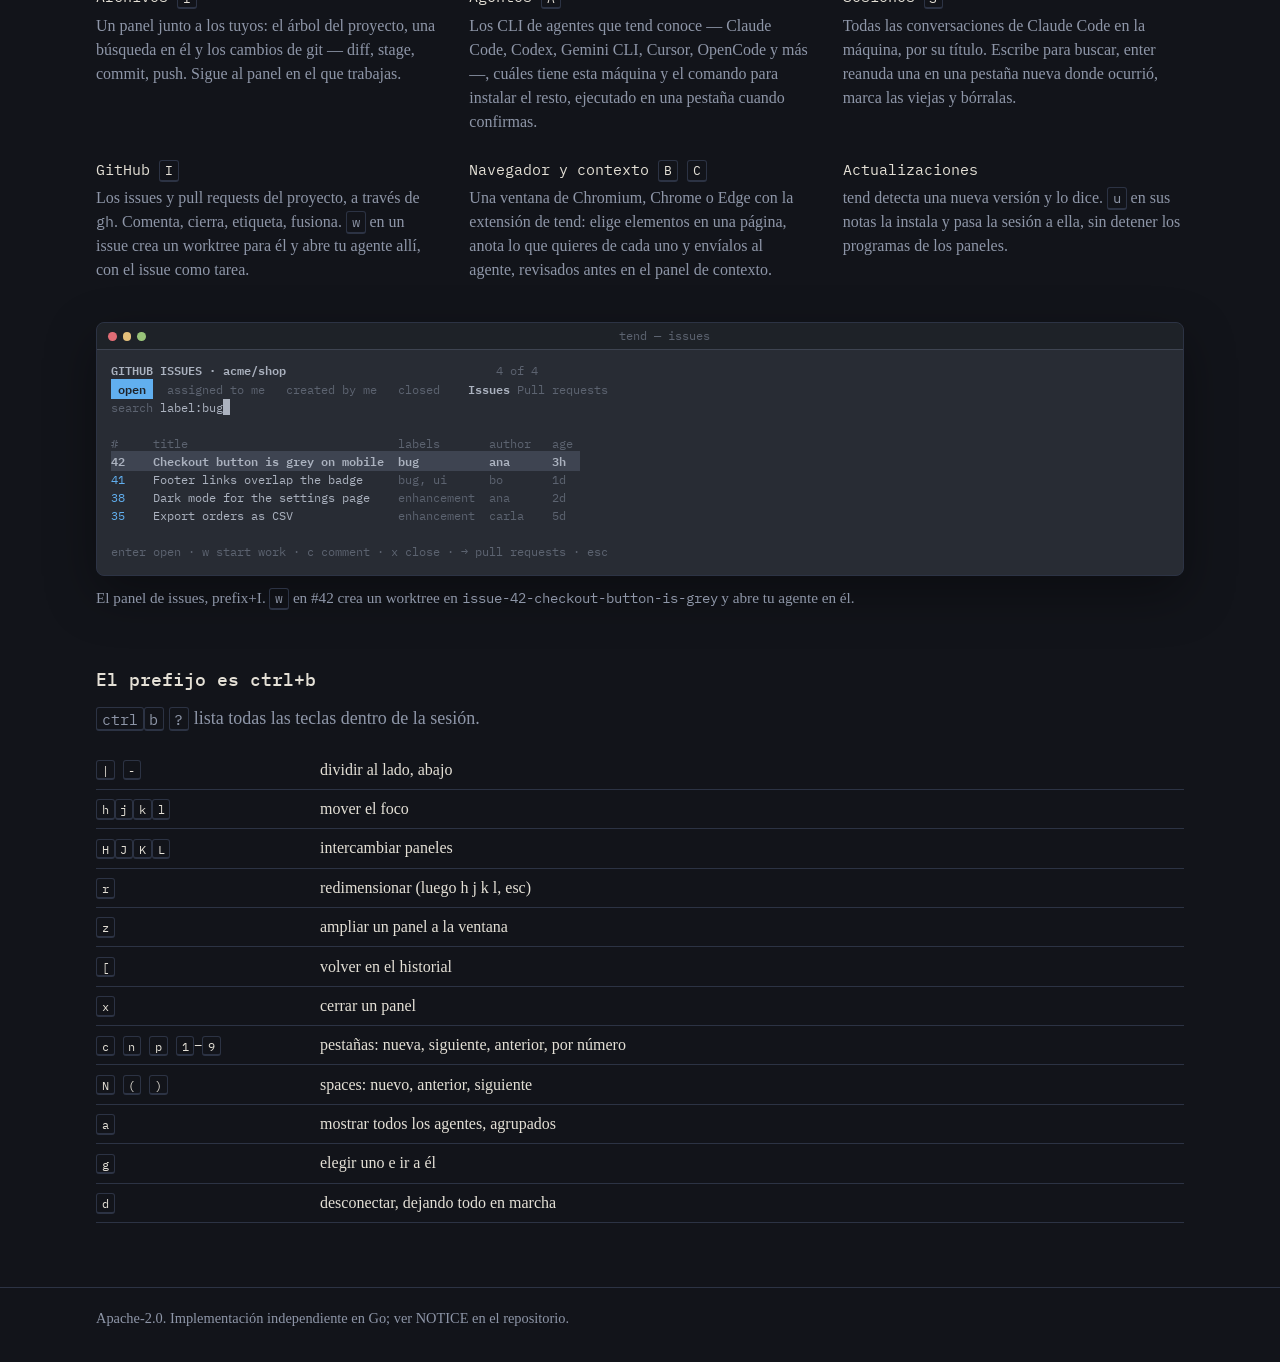
==== commit 18412518: "docs(site): the issues panel, drawn as the session is Co-Authored-By: Claude Opus 5.5 (1M context) <" ====
--- a/es/index.html
+++ b/es/index.html
@@ -284,6 +284,27 @@
           <dd>tend detecta una nueva versión y lo dice. <kbd>u</kbd> en sus notas la instala y pasa la sesión a ella, sin detener los programas de los paneles.</dd>
         </div>
       </dl>
+      <div class="stage">
+      <div class="term">
+        <div class="term-chrome" aria-hidden="true">
+          <span class="term-dots"><i></i><i></i><i></i></span>
+          <span class="term-title">tend — issues</span>
+        </div>
+        <pre class="issues-mock"><span class="accent pick">GITHUB ISSUES · acme/shop</span>                              <span class="dim">4 of 4</span>
+<span class="chip on"> open </span> <span class="dim"> assigned to me   created by me   closed </span>   <span class="accent pick">Issues</span> <span class="dim">Pull requests</span>
+<span class="dim">search</span> label:bug<span class="caret"> </span>
+
+<span class="dim">#     title                              labels       author   age</span>
+<span class="sel">42    Checkout button is grey on mobile  bug          ana      3h  </span>
+<span class="accent">41</span>    Footer links overlap the badge     <span class="dim">bug, ui      bo       1d</span>
+<span class="accent">38</span>    Dark mode for the settings page    <span class="dim">enhancement  ana      2d</span>
+<span class="accent">35</span>    Export orders as CSV               <span class="dim">enhancement  carla    5d</span>
+
+<span class="dim">enter open · w start work · c comment · x close · → pull requests · esc</span></pre>
+      </div>
+
+        <p class="stage-cap">El panel de issues, prefix+I. <kbd>w</kbd> en #42 crea un worktree en <code>issue-42-checkout-button-is-grey</code> y abre tu agente en él.</p>
+      </div>
     </section>
 
     <section id="keys">
--- a/site.css
+++ b/site.css
@@ -287,6 +287,17 @@
   font-weight: 500;
 }
 
+.issues-mock {
+  margin: 0;
+  padding: 0.7rem 0.9rem 0.9rem;
+  overflow-x: auto;
+  font-family: inherit;
+  color: var(--term-text);
+}
+.term .chip.on { background: var(--term-accent); color: #1e2228; font-weight: 600; }
+.term .sel { background: #3e4451; color: var(--term-text); font-weight: 600; }
+.term .caret { background: var(--term-text); }
+
 .stage-cap {
   margin: 0.7rem 0 0;
   color: var(--muted);
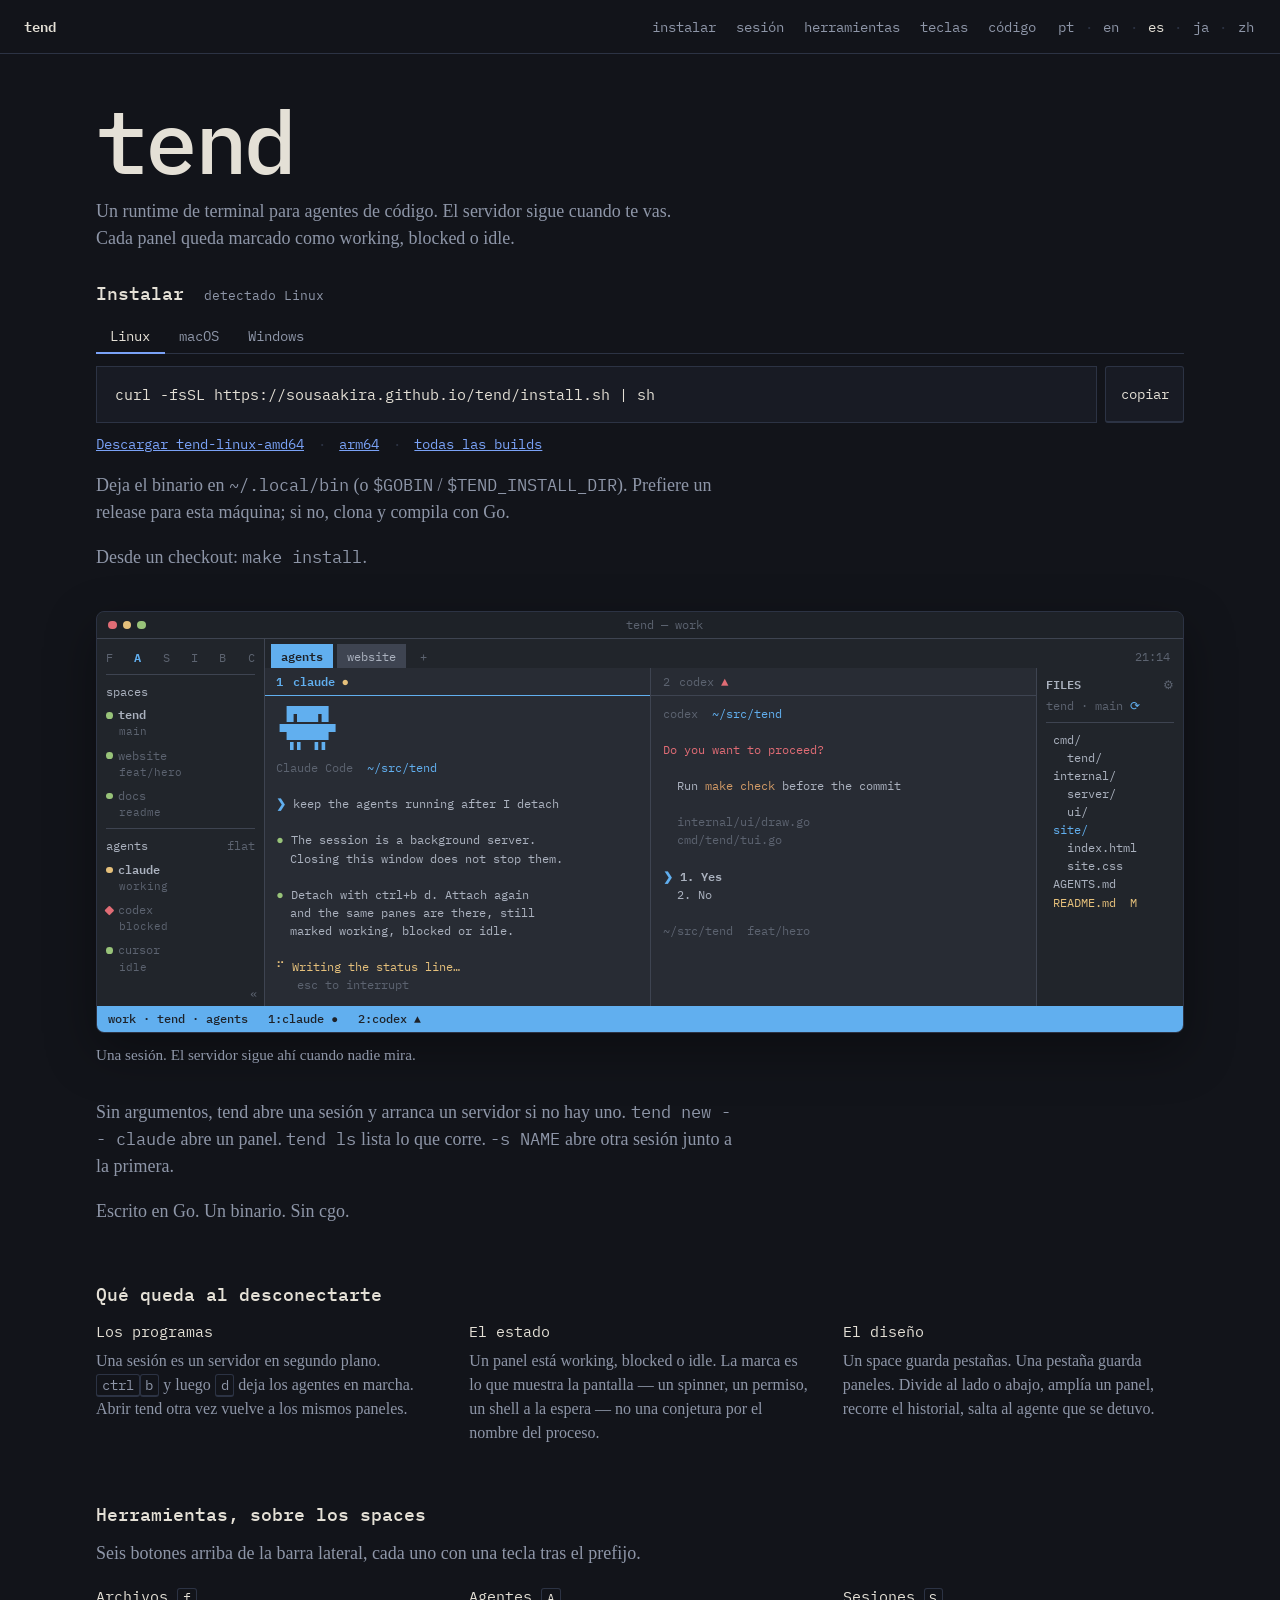
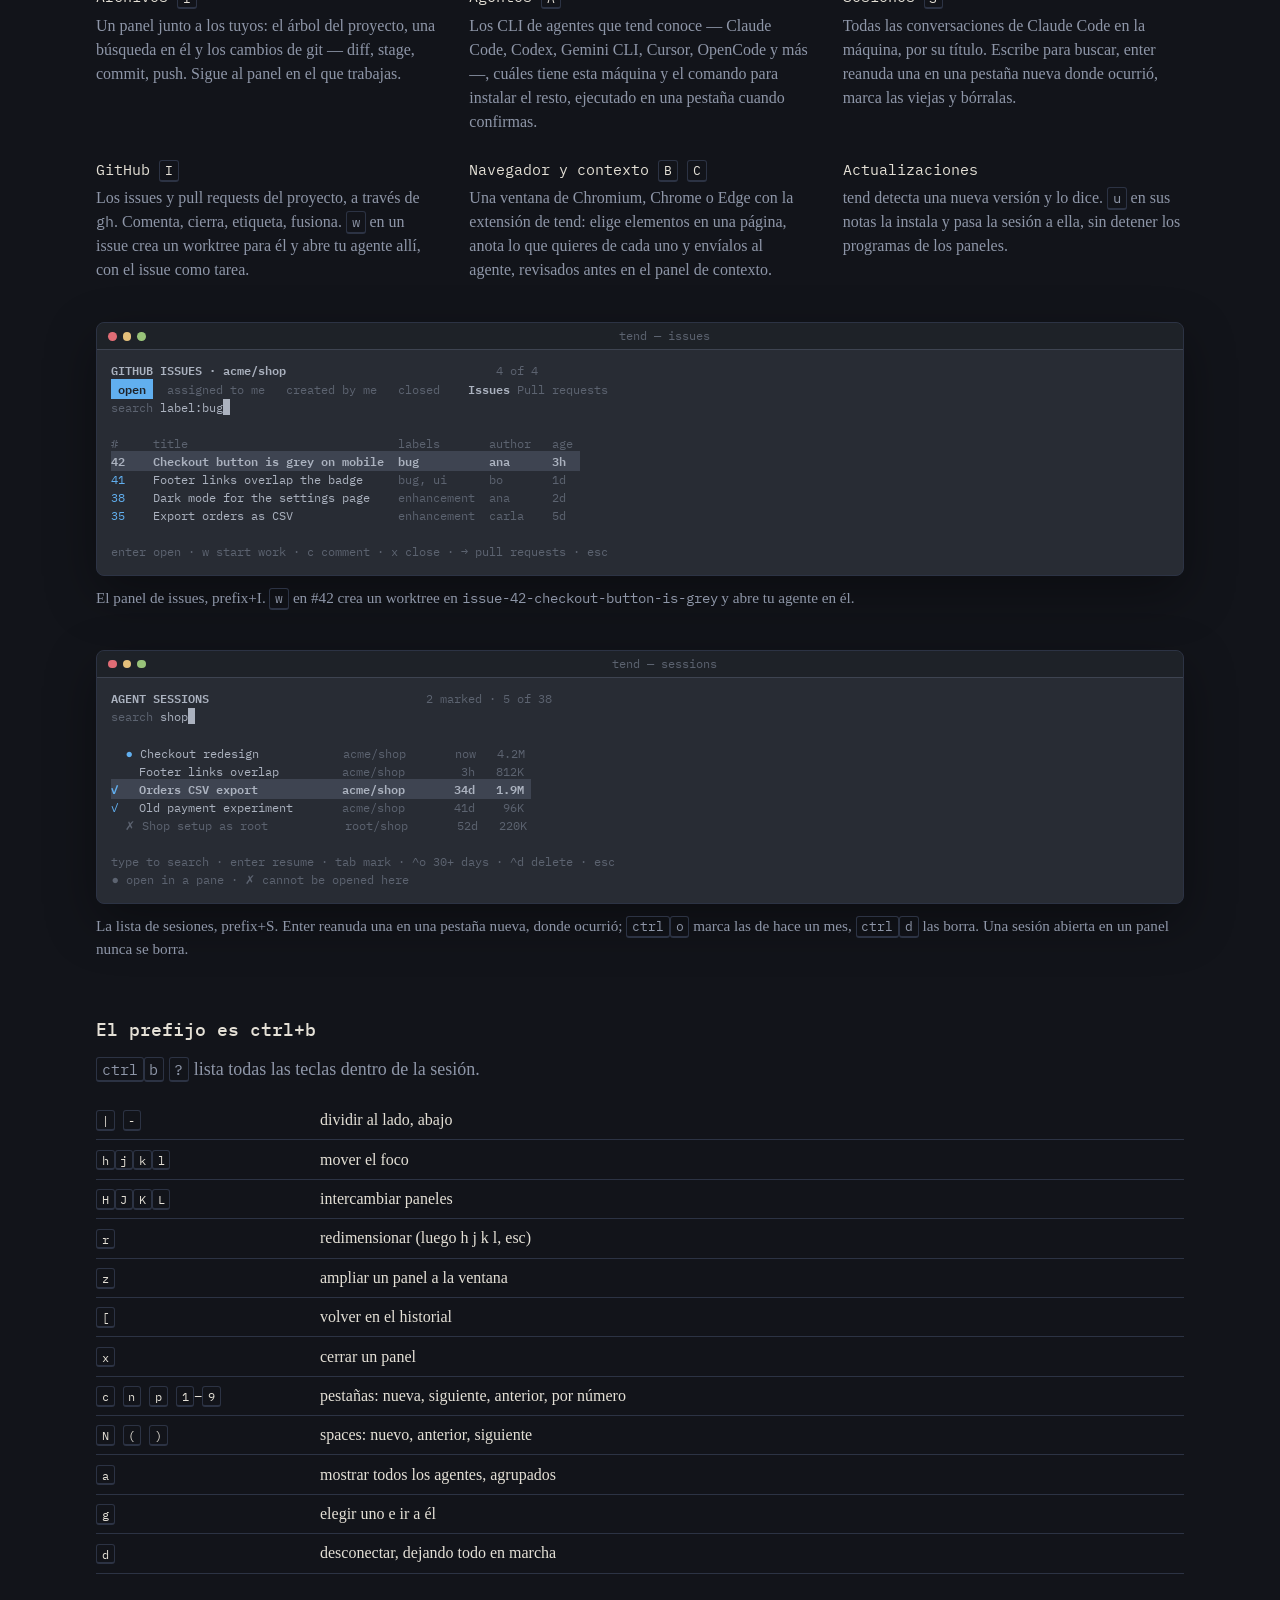
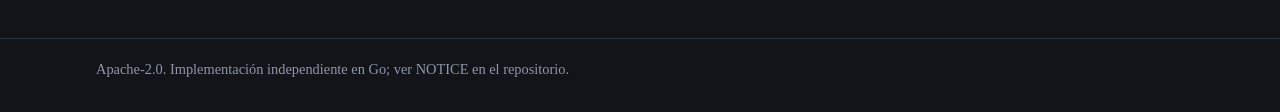
==== commit 7e62d17d: "docs(site): the sessions list, drawn as the session is Co-Authored-By: Claude Opus 5.5 (1M context) " ====
--- a/es/index.html
+++ b/es/index.html
@@ -305,6 +305,27 @@
 
         <p class="stage-cap">El panel de issues, prefix+I. <kbd>w</kbd> en #42 crea un worktree en <code>issue-42-checkout-button-is-grey</code> y abre tu agente en él.</p>
       </div>
+      <div class="stage">
+      <div class="term">
+        <div class="term-chrome" aria-hidden="true">
+          <span class="term-dots"><i></i><i></i><i></i></span>
+          <span class="term-title">tend — sessions</span>
+        </div>
+        <pre class="issues-mock"><span class="accent pick">AGENT SESSIONS</span>                               <span class="dim">2 marked · 5 of 38</span>
+<span class="dim">search</span> shop<span class="caret"> </span>
+
+  <span class="accent">●</span> Checkout redesign            <span class="dim">acme/shop       now   4.2M</span>
+    Footer links overlap         <span class="dim">acme/shop        3h   812K</span>
+<span class="sel"><span class="accent">✓</span>   Orders CSV export            acme/shop       34d   1.9M </span>
+<span class="accent">✓</span>   Old payment experiment       <span class="dim">acme/shop       41d    96K</span>
+  <span class="dim">✗ Shop setup as root           root/shop       52d   220K</span>
+
+<span class="dim">type to search · enter resume · tab mark · ^o 30+ days · ^d delete · esc</span>
+<span class="dim">● open in a pane · ✗ cannot be opened here</span></pre>
+      </div>
+
+        <p class="stage-cap">La lista de sesiones, prefix+S. Enter reanuda una en una pestaña nueva, donde ocurrió; <kbd>ctrl</kbd><kbd>o</kbd> marca las de hace un mes, <kbd>ctrl</kbd><kbd>d</kbd> las borra. Una sesión abierta en un panel nunca se borra.</p>
+      </div>
     </section>
 
     <section id="keys">
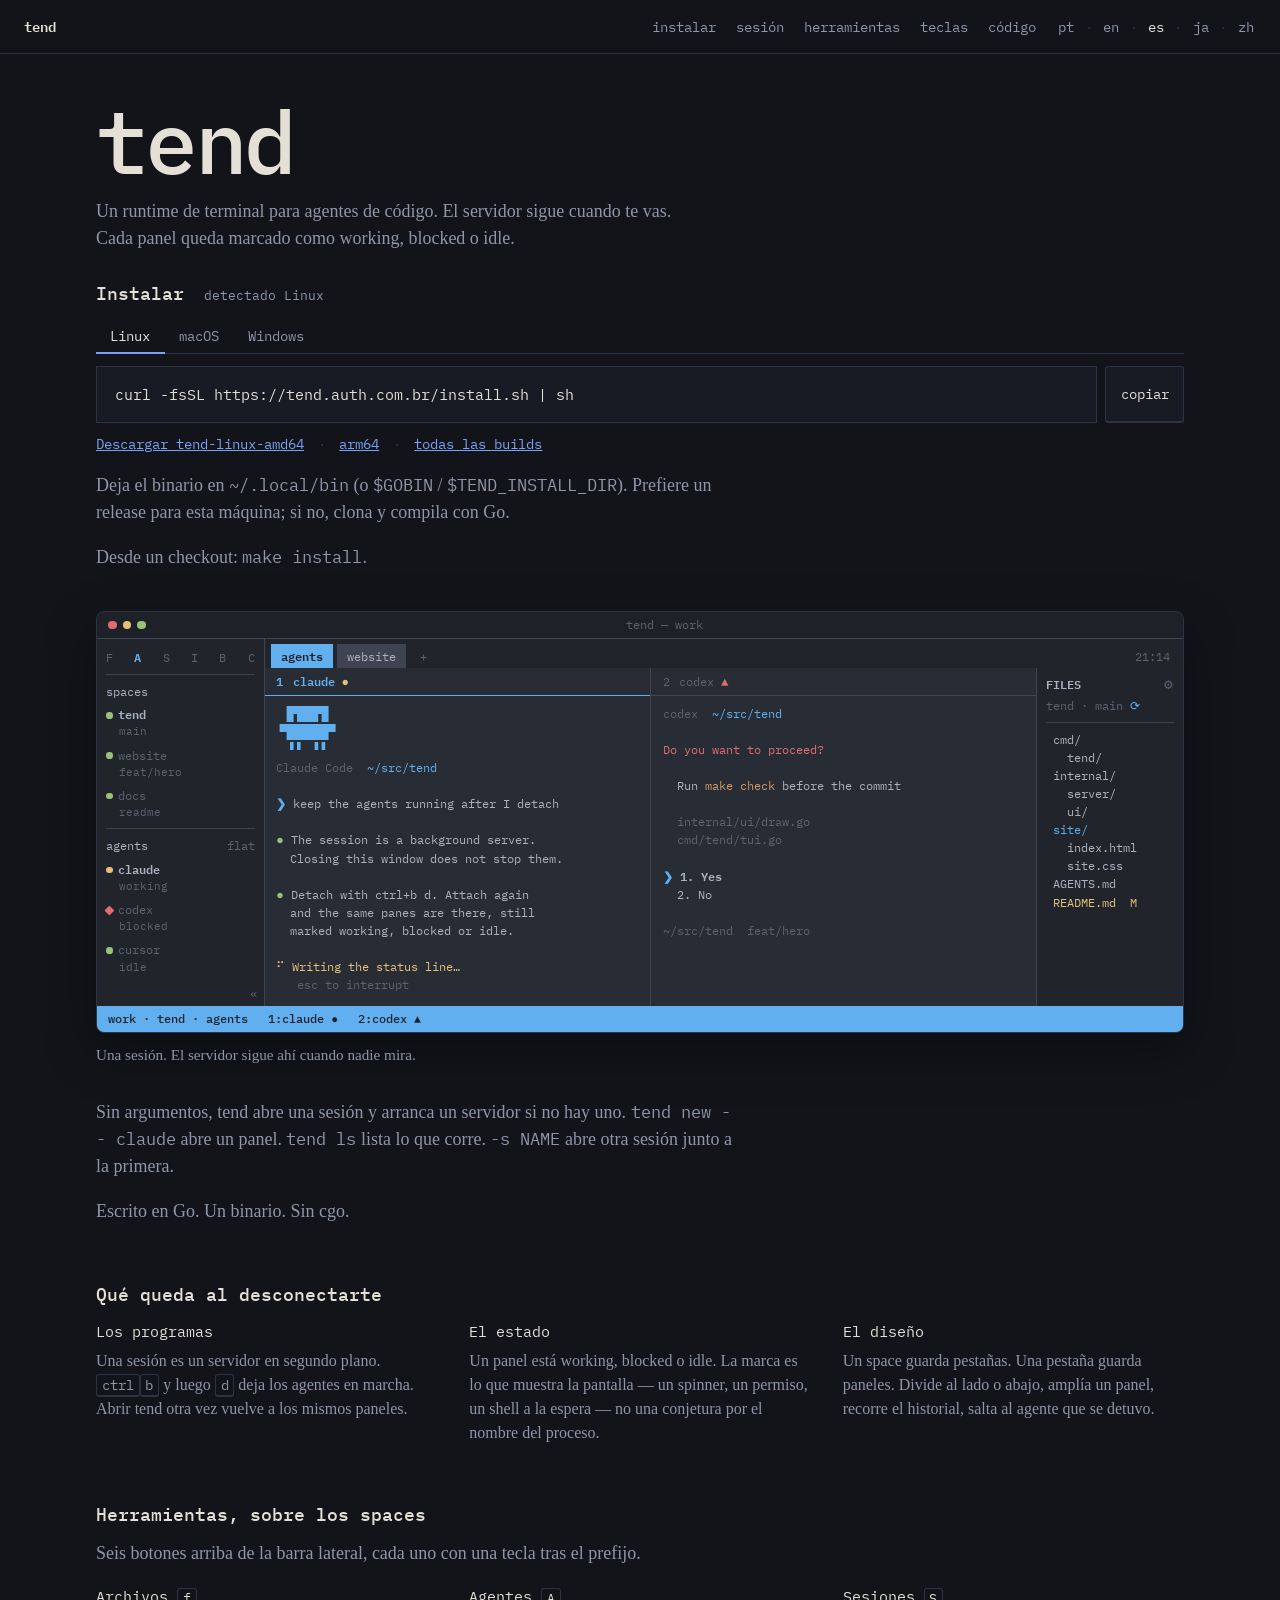
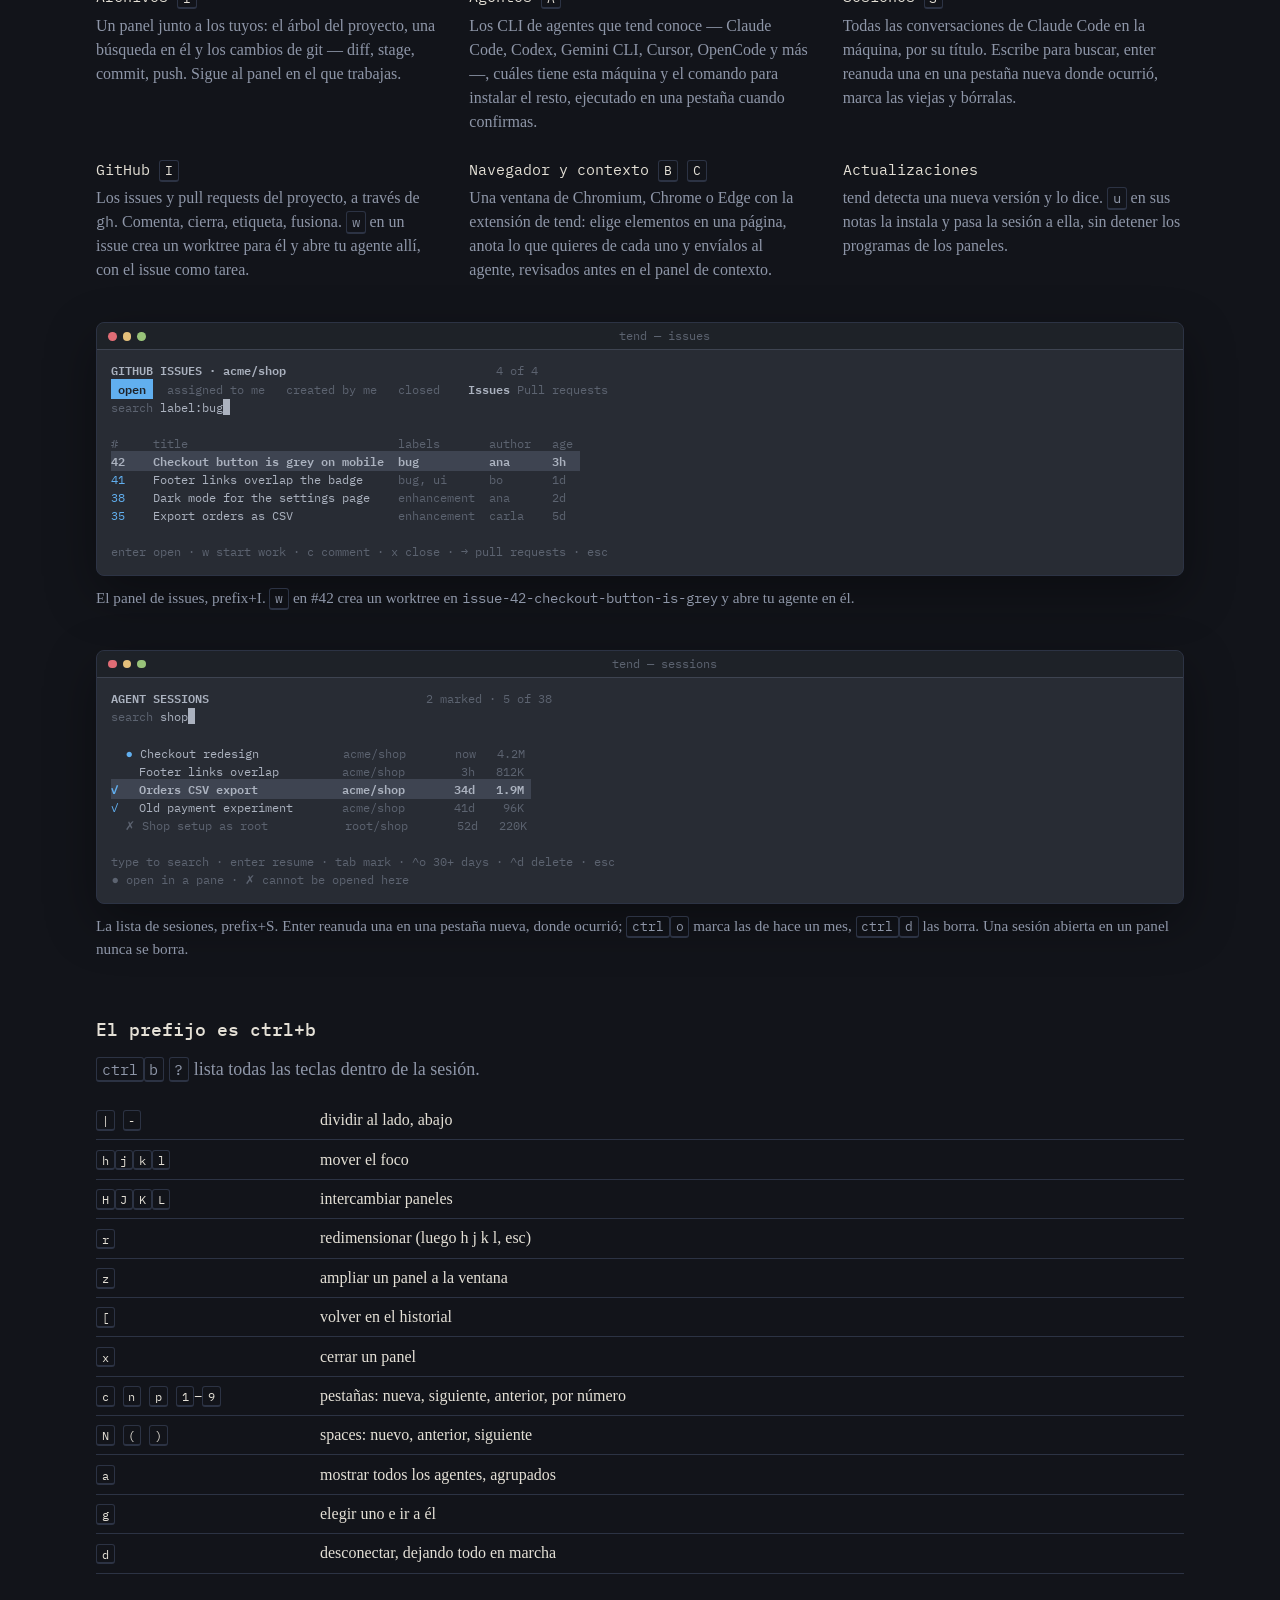
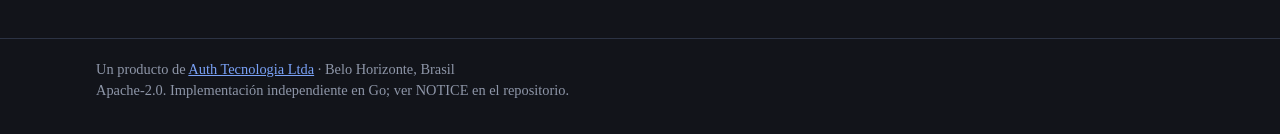
==== commit 065d3d57: "docs(site): tend's new home, and who makes it The site, the installer and the download links point a" ====
--- a/es/index.html
+++ b/es/index.html
@@ -7,15 +7,15 @@
   <meta name="description" content="tend mantiene los terminales de los agentes tras desconectarte, y marca cada panel como working, blocked o idle.">
   <meta property="og:title" content="tend — runtime de terminal para agentes de código">
   <meta property="og:description" content="tend mantiene los terminales de los agentes tras desconectarte, y marca cada panel como working, blocked o idle.">
-  <meta property="og:image" content="https://sousaakira.github.io/tend/session.png">
+  <meta property="og:image" content="https://tend.auth.com.br/session.png">
   <meta name="twitter:card" content="summary_large_image">
-  <link rel="alternate" hreflang="en" href="https://sousaakira.github.io/tend/">
-  <link rel="alternate" hreflang="pt-BR" href="https://sousaakira.github.io/tend/pt/">
-  <link rel="alternate" hreflang="es" href="https://sousaakira.github.io/tend/es/">
-  <link rel="alternate" hreflang="ja" href="https://sousaakira.github.io/tend/ja/">
-  <link rel="alternate" hreflang="zh-CN" href="https://sousaakira.github.io/tend/zh/">
-  <link rel="alternate" hreflang="zh" href="https://sousaakira.github.io/tend/zh/">
-  <link rel="alternate" hreflang="x-default" href="https://sousaakira.github.io/tend/">
+  <link rel="alternate" hreflang="en" href="https://tend.auth.com.br/">
+  <link rel="alternate" hreflang="pt-BR" href="https://tend.auth.com.br/pt/">
+  <link rel="alternate" hreflang="es" href="https://tend.auth.com.br/es/">
+  <link rel="alternate" hreflang="ja" href="https://tend.auth.com.br/ja/">
+  <link rel="alternate" hreflang="zh-CN" href="https://tend.auth.com.br/zh/">
+  <link rel="alternate" hreflang="zh" href="https://tend.auth.com.br/zh/">
+  <link rel="alternate" hreflang="x-default" href="https://tend.auth.com.br/">
   <link rel="stylesheet" href="../site.css">
   <link rel="preconnect" href="https://fonts.googleapis.com">
   <link rel="preconnect" href="https://fonts.gstatic.com" crossorigin>
@@ -99,7 +99,7 @@
       <a href="#session">sesión</a>
       <a href="#tools">herramientas</a>
       <a href="#keys">teclas</a>
-      <a href="https://github.com/sousaakira/tend">código</a>
+      <a href="https://github.com/auth-com-br/tend">código</a>
       <span class="langs"><a href="../pt/" data-lang="pt" onclick="try{localStorage.setItem('tend-lang','pt')}catch(e){}">pt</a> · <a href="../" data-lang="en" onclick="try{localStorage.setItem('tend-lang','en')}catch(e){}">en</a> · <a href="./" data-lang="es" aria-current="page" onclick="try{localStorage.setItem('tend-lang','es')}catch(e){}">es</a> · <a href="../ja/" data-lang="ja" onclick="try{localStorage.setItem('tend-lang','ja')}catch(e){}">ja</a> · <a href="../zh/" data-lang="zh" onclick="try{localStorage.setItem('tend-lang','zh')}catch(e){}">zh</a></span>
     </nav>
   </header>
@@ -125,15 +125,15 @@
       </div>
       <div id="panel-unix" class="install-panel" role="tabpanel" data-panel="unix">
         <div class="cmd-wrap">
-          <pre class="cmd" id="install-cmd">curl -fsSL https://sousaakira.github.io/tend/install.sh | sh</pre>
-          <button type="button" class="copy" data-copy="curl -fsSL https://sousaakira.github.io/tend/install.sh | sh" data-label="copiar" data-done="copiado">copiar</button>
+          <pre class="cmd" id="install-cmd">curl -fsSL https://tend.auth.com.br/install.sh | sh</pre>
+          <button type="button" class="copy" data-copy="curl -fsSL https://tend.auth.com.br/install.sh | sh" data-label="copiar" data-done="copiado">copiar</button>
         </div>
         <p class="install-dl">
-          <a id="bin-link" href="https://github.com/sousaakira/tend/releases/latest/download/tend-linux-amd64">Descargar tend-linux-amd64</a>
+          <a id="bin-link" href="https://github.com/auth-com-br/tend/releases/latest/download/tend-linux-amd64">Descargar tend-linux-amd64</a>
           <span class="sep">·</span>
-          <a id="bin-alt" href="https://github.com/sousaakira/tend/releases/latest/download/tend-linux-arm64">arm64</a>
+          <a id="bin-alt" href="https://github.com/auth-com-br/tend/releases/latest/download/tend-linux-arm64">arm64</a>
           <span class="sep">·</span>
-          <a href="https://github.com/sousaakira/tend/releases/latest">todas las builds</a>
+          <a href="https://github.com/auth-com-br/tend/releases/latest">todas las builds</a>
         </p>
         <p>Deja el binario en <code>~/.local/bin</code> (o <code>$GOBIN</code> / <code>$TEND_INSTALL_DIR</code>). Prefiere un release para esta máquina; si no, clona y compila con Go.</p>
         <p class="note">Desde un checkout: <code>make install</code>.</p>
@@ -351,6 +351,7 @@
   </main>
 
   <footer>
+    <p>Un producto de <a href="https://auth.com.br">Auth Tecnologia Ltda</a> · Belo Horizonte, Brasil</p>
     <p>Apache-2.0. Implementación independiente en Go; ver NOTICE en el repositorio.</p>
   </footer>
   <script src="../site.js" defer></script>
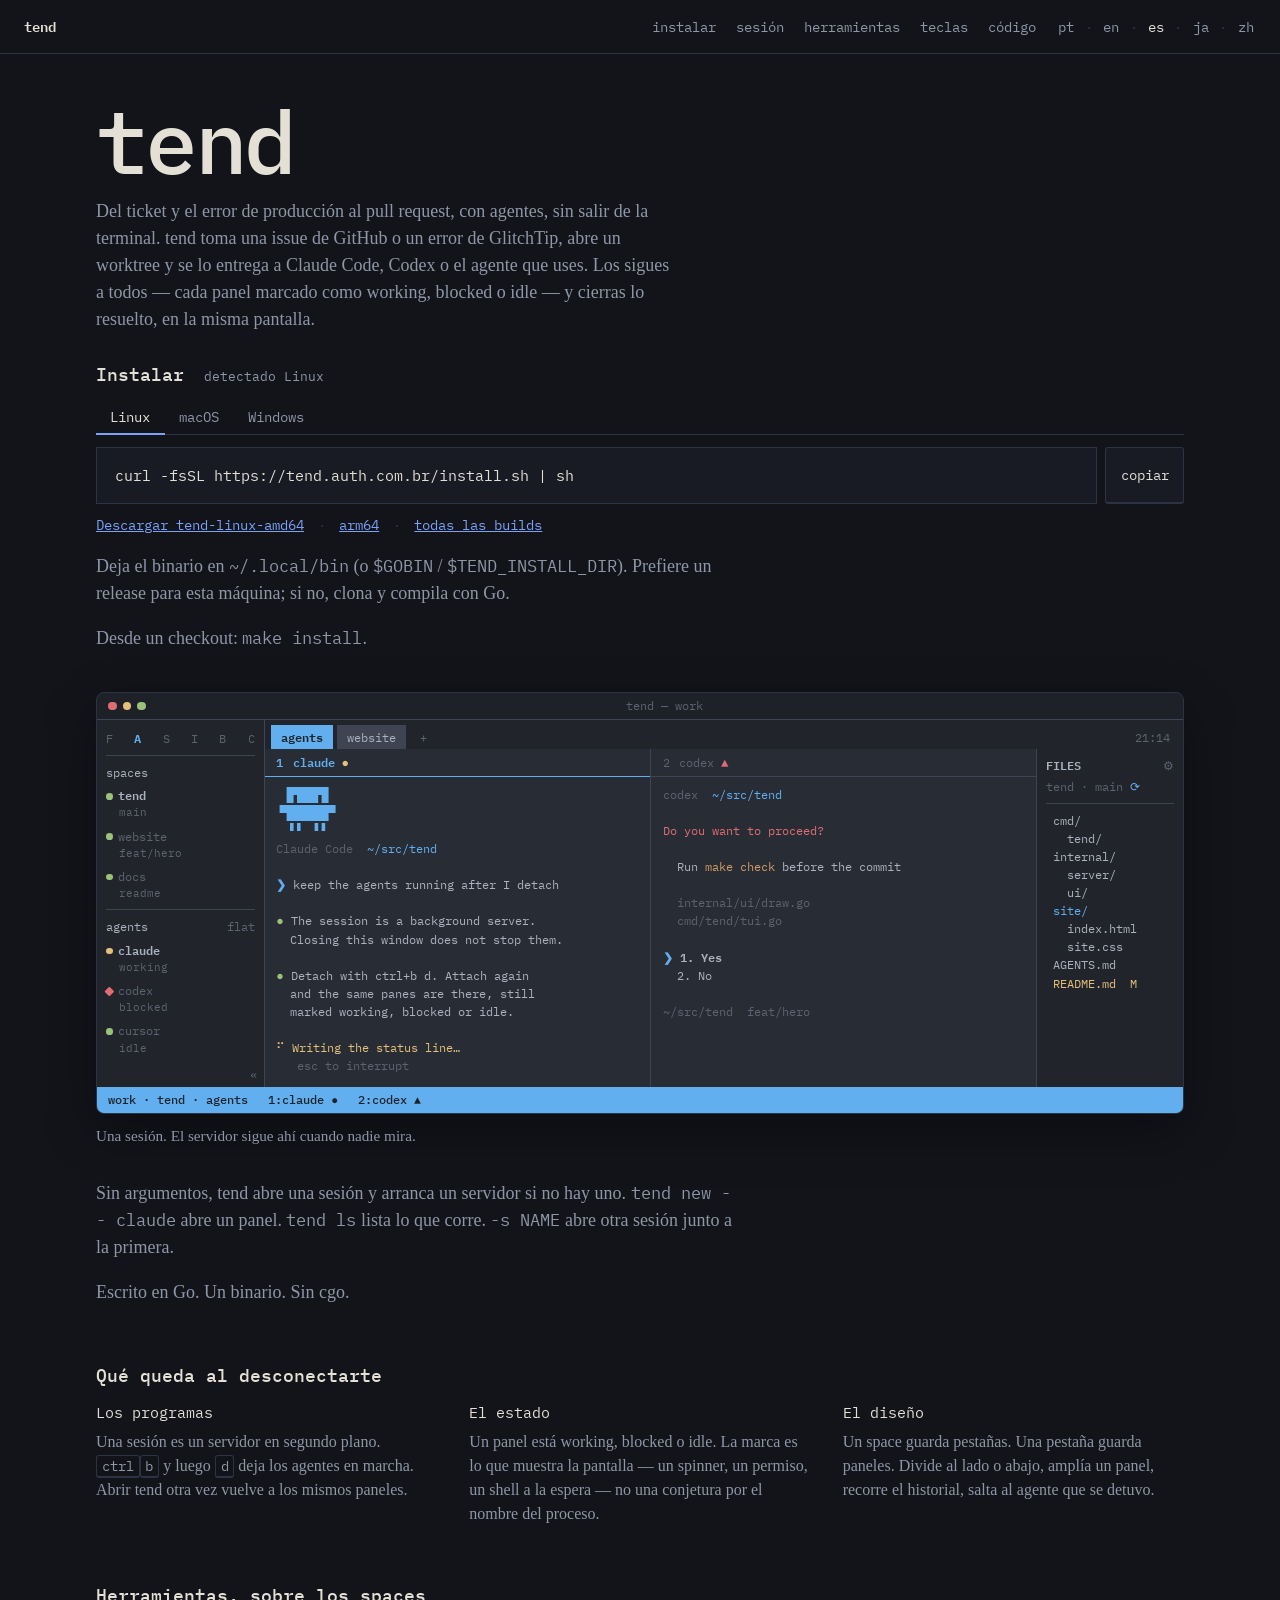
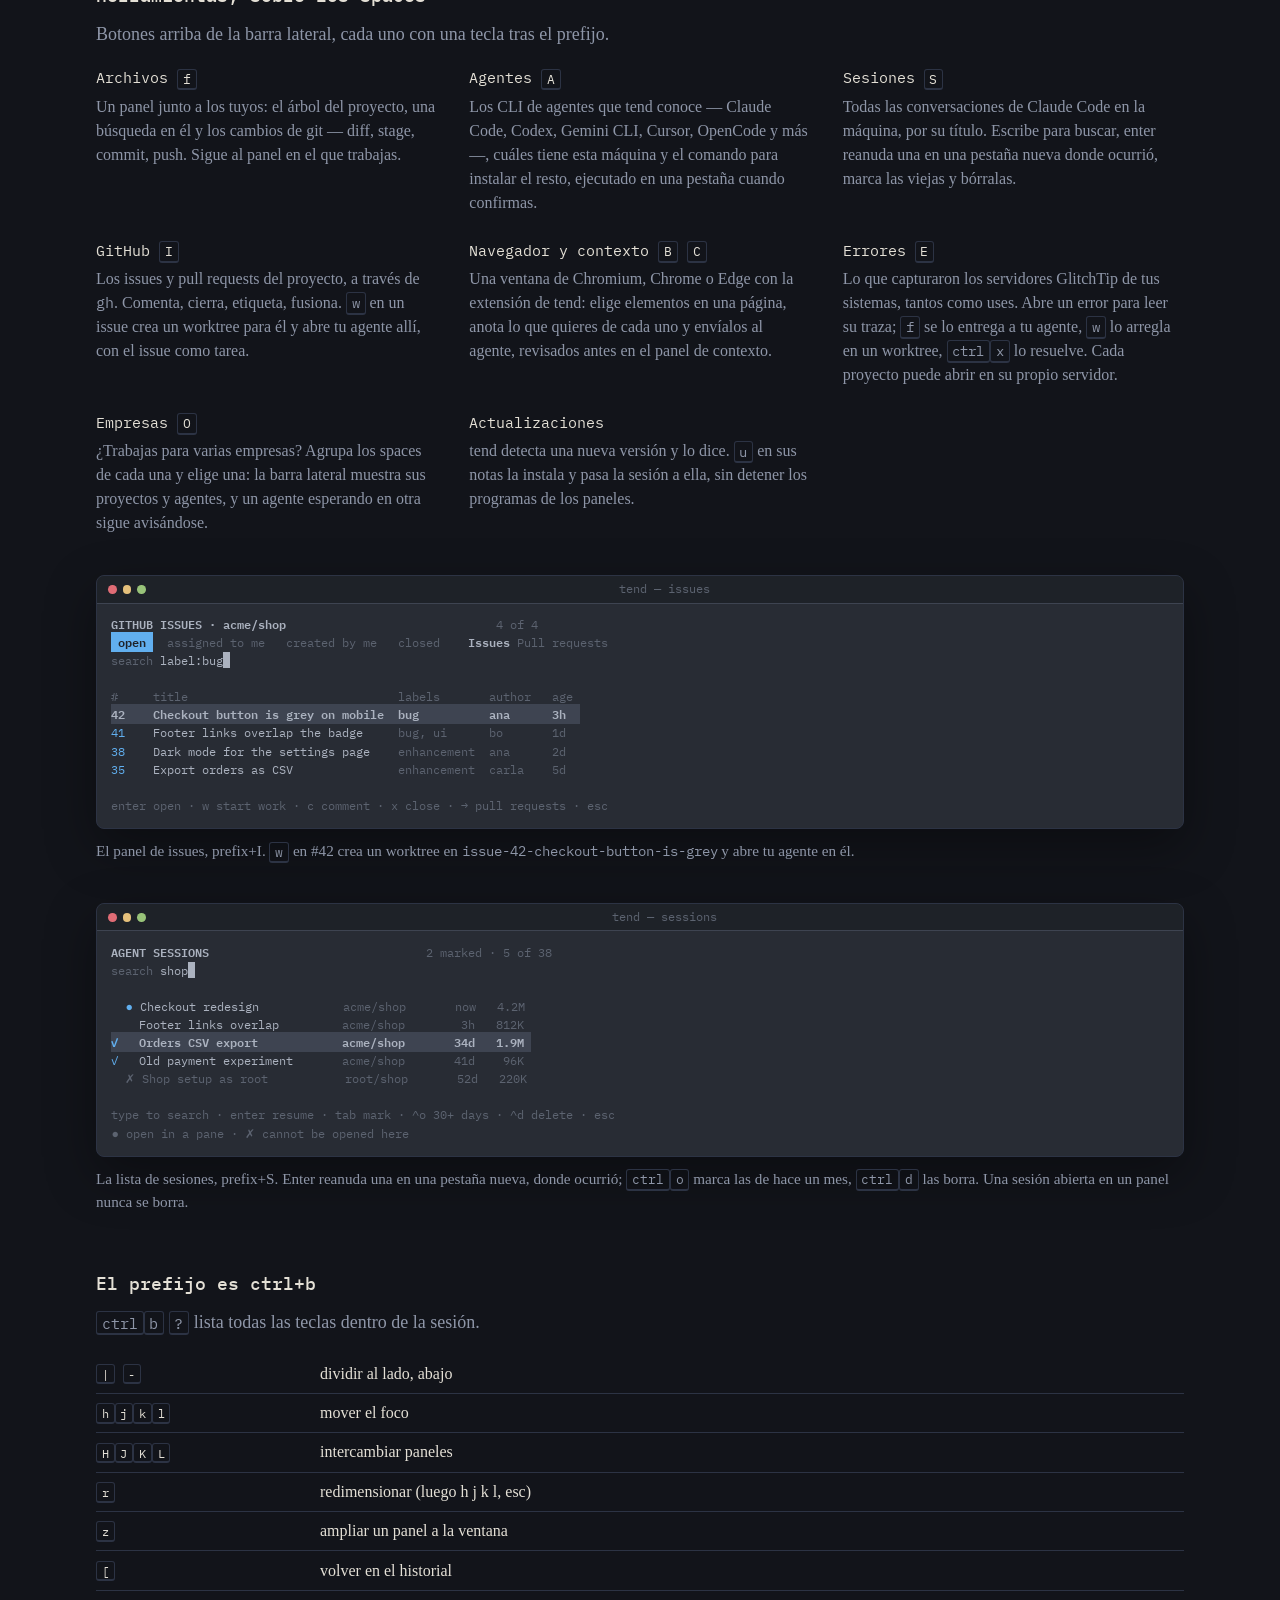
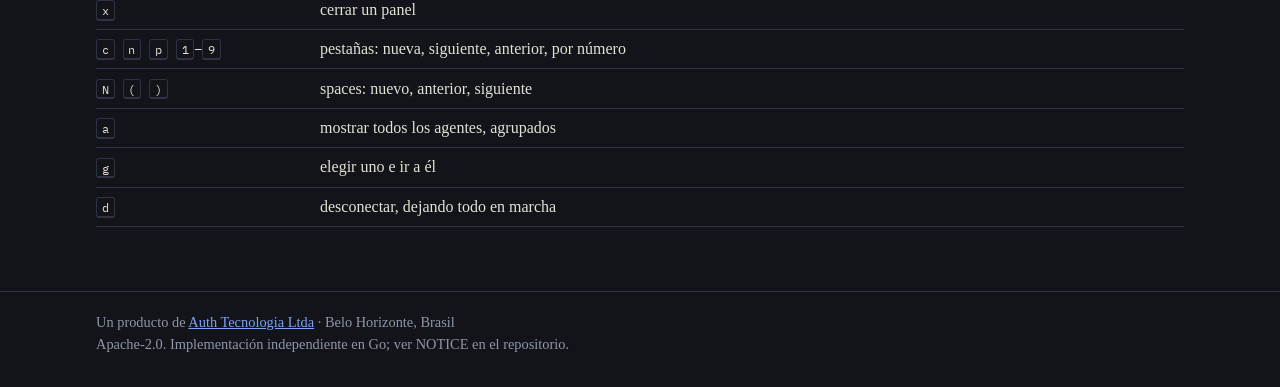
==== commit 38e7f831: "docs(site): from the ticket and the error to the PR; errors and companies Co-Authored-By: Claude Opu" ====
--- a/es/index.html
+++ b/es/index.html
@@ -3,10 +3,10 @@
 <head>
   <meta charset="utf-8">
   <meta name="viewport" content="width=device-width, initial-scale=1">
-  <title>tend — runtime de terminal para agentes de código</title>
-  <meta name="description" content="tend mantiene los terminales de los agentes tras desconectarte, y marca cada panel como working, blocked o idle.">
-  <meta property="og:title" content="tend — runtime de terminal para agentes de código">
-  <meta property="og:description" content="tend mantiene los terminales de los agentes tras desconectarte, y marca cada panel como working, blocked o idle.">
+  <title>tend — del ticket y el error al PR, con agentes</title>
+  <meta name="description" content="tend toma las issues de GitHub y los errores de producción, abre un worktree y entrega la tarea a tu agente de código. Sigues a todos los agentes, y cierras lo resuelto, en la misma pantalla.">
+  <meta property="og:title" content="tend — del ticket y el error al PR, con agentes">
+  <meta property="og:description" content="tend toma las issues de GitHub y los errores de producción, abre un worktree y entrega la tarea a tu agente de código. Sigues a todos los agentes, y cierras lo resuelto, en la misma pantalla.">
   <meta property="og:image" content="https://tend.auth.com.br/session.png">
   <meta name="twitter:card" content="summary_large_image">
   <link rel="alternate" hreflang="en" href="https://tend.auth.com.br/">
@@ -107,7 +107,7 @@
   <main id="top">
     <section class="lead">
       <h1>tend</h1>
-      <p class="deck">Un runtime de terminal para agentes de código. El servidor sigue cuando te vas. Cada panel queda marcado como working, blocked o idle.</p>
+      <p class="deck">Del ticket y el error de producción al pull request, con agentes, sin salir de la terminal. tend toma una issue de GitHub o un error de GlitchTip, abre un worktree y se lo entrega a Claude Code, Codex o el agente que uses. Los sigues a todos — cada panel marcado como working, blocked o idle — y cierras lo resuelto, en la misma pantalla.</p>
     </section>
 
     <section id="install"
@@ -257,7 +257,7 @@
 
     <section id="tools" class="facts">
       <h2>Herramientas, sobre los spaces</h2>
-      <p class="note">Seis botones arriba de la barra lateral, cada uno con una tecla tras el prefijo.</p>
+      <p class="note">Botones arriba de la barra lateral, cada uno con una tecla tras el prefijo.</p>
       <dl>
         <div>
           <dt>Archivos <kbd>f</kbd></dt>
@@ -278,6 +278,14 @@
         <div>
           <dt>Navegador y contexto <kbd>B</kbd> <kbd>C</kbd></dt>
           <dd>Una ventana de Chromium, Chrome o Edge con la extensión de tend: elige elementos en una página, anota lo que quieres de cada uno y envíalos al agente, revisados antes en el panel de contexto.</dd>
+        </div>
+        <div>
+          <dt>Errores <kbd>E</kbd></dt>
+          <dd>Lo que capturaron los servidores GlitchTip de tus sistemas, tantos como uses. Abre un error para leer su traza; <kbd>f</kbd> se lo entrega a tu agente, <kbd>w</kbd> lo arregla en un worktree, <kbd>ctrl</kbd><kbd>x</kbd> lo resuelve. Cada proyecto puede abrir en su propio servidor.</dd>
+        </div>
+        <div>
+          <dt>Empresas <kbd>O</kbd></dt>
+          <dd>¿Trabajas para varias empresas? Agrupa los spaces de cada una y elige una: la barra lateral muestra sus proyectos y agentes, y un agente esperando en otra sigue avisándose.</dd>
         </div>
         <div>
           <dt>Actualizaciones</dt>
